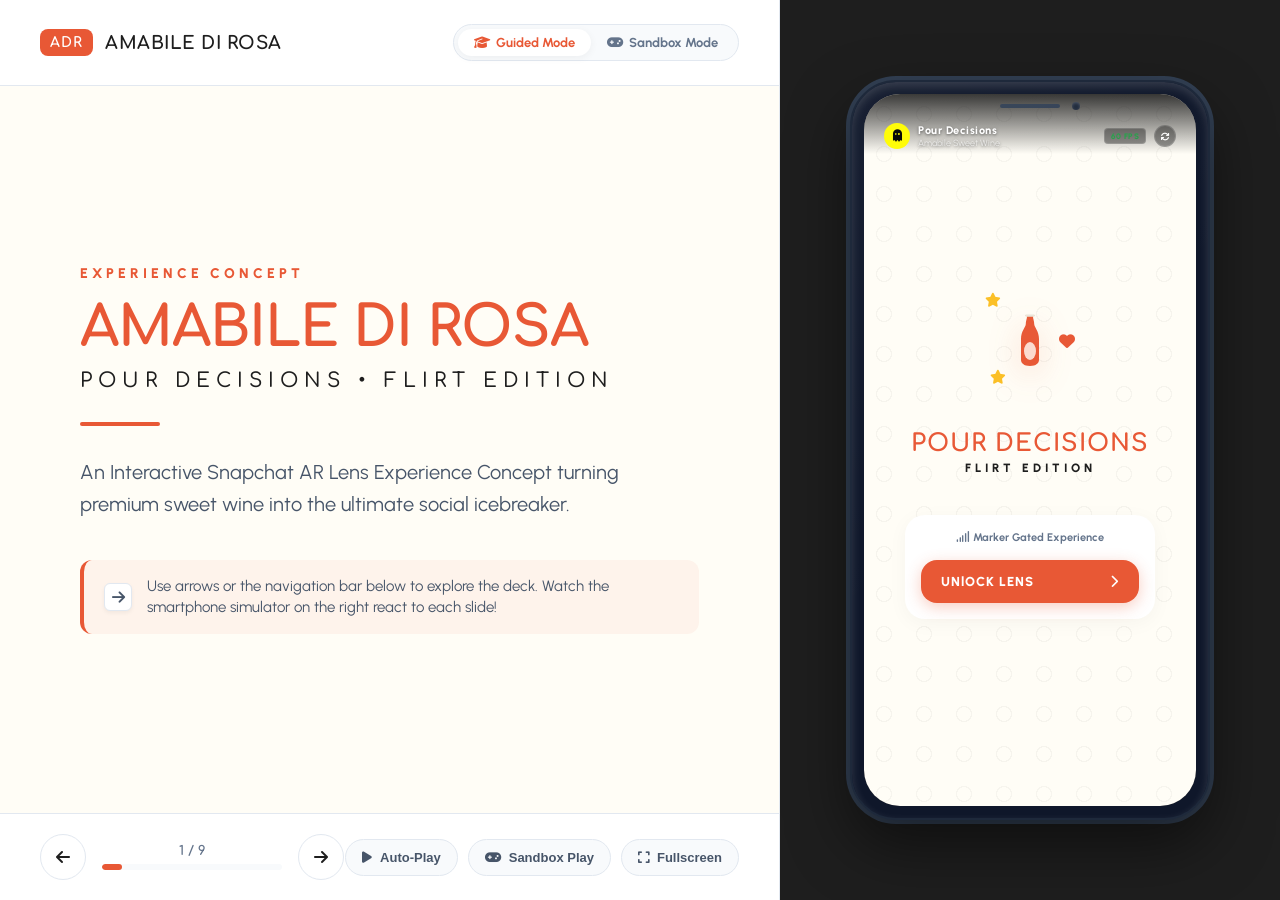
==== index.html @ 905a0fc1 "feat: initial commit of Amabile di Rosa interactive pitch deck and simulator" ====
<!DOCTYPE html>
<html lang="en">
<head>
    <meta charset="UTF-8">
    <meta name="viewport" content="width=device-width, initial-scale=1.0">
    <meta name="description" content="Pour Decisions by Amabile di Rosa - A premium interactive Snapchat AR Lens Pitch Deck and live simulator. Experience retail-to-digital Marker-based bottle scanning, physics-based bottle spinning, cards drawing, and real-time jury evaluation.">
    <meta name="author" content="Amabile di Rosa">
    <title>Pour Decisions - Snapchat AR Pitch Deck & Live Simulator</title>
    <!-- Preconnect for fonts -->
    <link rel="preconnect" href="https://fonts.googleapis.com">
    <link rel="preconnect" href="https://fonts.gstatic.com" crossorigin>
    <link href="https://fonts.googleapis.com/css2?family=Urbanist:wght@300;400;500;600;700;800&family=Comfortaa:wght@400;500;700&display=swap" rel="stylesheet">
    <!-- Font Awesome -->
    <link rel="stylesheet" href="https://cdnjs.cloudflare.com/ajax/libs/font-awesome/6.5.1/css/all.min.css">
    <!-- Custom styling -->
    <link rel="stylesheet" href="style.css">
</head>
<body>
    <!-- Accessibility Announcement Region -->
    <div id="sr-announcement" class="sr-only" aria-live="polite"></div>

    <!-- Main Deck Grid Container -->
    <main class="deck-grid" id="main-deck">
        
        <!-- LEFT PANEL: Slide Presentation -->
        <section class="presentation-panel" aria-label="Pitch Deck Slides" id="presentation-panel">
            <header class="deck-header">
                <div class="logo-area">
                    <span class="brand-badge">ADR</span>
                    <span class="brand-text">AMABILE DI ROSA</span>
                </div>
                <div class="mode-indicator">
                    <span class="mode-badge active" id="guided-badge">
                        <i class="fa-solid fa-graduation-cap"></i> Guided Mode
                    </span>
                    <span class="mode-badge" id="sandbox-badge">
                        <i class="fa-solid fa-gamepad"></i> Sandbox Mode
                    </span>
                </div>
            </header>

            <!-- Slides Container -->
            <div class="slides-container" id="slides-viewport">
                
                <!-- SLIDE 0: TITLE -->
                <article class="slide active-slide" id="slide-0" data-scene="intro">
                    <div class="slide-content centered-content">
                        <span class="slide-tag">Experience Concept</span>
                        <h1 class="slide-main-title">AMABILE DI ROSA</h1>
                        <p class="subtitle">POUR DECISIONS • FLIRT EDITION</p>
                        <div class="accent-line"></div>
                        <p class="slide-desc">An Interactive Snapchat AR Lens Experience Concept turning premium sweet wine into the ultimate social icebreaker.</p>
                        <div class="tutorial-tip">
                            <span class="key-cap"><i class="fa-solid fa-arrow-right"></i></span>
                            <span>Use arrows or the navigation bar below to explore the deck. Watch the smartphone simulator on the right react to each slide!</span>
                        </div>
                    </div>
                </article>

                <!-- SLIDE 1: CORE VISION -->
                <article class="slide" id="slide-1" data-scene="scan">
                    <div class="slide-content">
                        <h2 class="slide-title">The Core Vision</h2>
                        <div class="intro-box">
                            <p class="vision-quote">
                                "An immersive retail-to-digital gateway that turns a bottle of Amabile di Rosa sweet wine into a vibrant party companion through Snapchat marker tracking."
                            </p>
                        </div>
                        <div class="vision-pillars">
                            <div class="pillar-card">
                                <div class="pillar-icon"><i class="fa-solid fa-qrcode"></i></div>
                                <h4>Instant Engagement</h4>
                                <p>Customers transition from a physical bottle in-store or at a table directly into the digital game lobby.</p>
                            </div>
                            <div class="pillar-card">
                                <div class="pillar-icon"><i class="fa-solid fa-glass-cheers"></i></div>
                                <h4>Social Gamification</h4>
                                <p>Drives peer-to-peer laughter and sharing, framing Amabile di Rosa as the central catalyst of the night.</p>
                            </div>
                        </div>
                    </div>
                </article>

                <!-- SLIDE 2: SCAN & UNLOCK -->
                <article class="slide" id="slide-2" data-scene="scan">
                    <div class="slide-content">
                        <h2 class="slide-title">Phase 1: Scan & Unlock</h2>
                        <div class="slide-body two-column">
                            <div class="slide-text">
                                <h3 class="section-subtitle">Marker-Based Gating</h3>
                                <p>The AR lens gameplay loop triggers immediately upon camera detection of either:</p>
                                <ul class="bullet-list">
                                    <li>
                                        <i class="fa-solid fa-wine-bottle"></i>
                                        <div>
                                            <strong>Physical Amabile di Rosa Wine Bottle</strong>
                                            <span>Image target recognition mapped to the elegant bottle neck or front label contours.</span>
                                        </div>
                                    </li>
                                    <li>
                                        <i class="fa-solid fa-bookmark"></i>
                                        <div>
                                            <strong>Distinctive Brand Logo Print Asset</strong>
                                            <span>High-contrast logo marker printed on coasters, retail stands, or digital screens.</span>
                                        </div>
                                    </li>
                                </ul>
                                <div class="commercial-note">
                                    <i class="fa-solid fa-lightbulb"></i>
                                    <p>Drives active product interaction directly at point of sale, retail shelves, and dinner tables.</p>
                                </div>
                            </div>
                            <div class="slide-mockup-ref">
                                <div class="mockup-indicator">
                                    <span class="file-name">Snap Game ADR-_Invite Page.jpg</span>
                                    <span class="mockup-caption">Visualizing the scanner's circular targeting reticle locking onto the bottle label. Try scanning inside the simulator!</span>
                                </div>
                            </div>
                        </div>
                    </div>
                </article>

                <!-- SLIDE 3: SETUP LOBBY -->
                <article class="slide" id="slide-3" data-scene="lobby">
                    <div class="slide-content">
                        <h2 class="slide-title">Phase 2: Game Setup Lobby</h2>
                        <div class="slide-body two-column">
                            <div class="slide-text">
                                <h3 class="section-subtitle">Onboarding the Squad</h3>
                                <p>Once unlocked, the host accesses a highly stylized interface to build their local session quickly.</p>
                                <ul class="bullet-list">
                                    <li>
                                        <i class="fa-solid fa-users"></i>
                                        <div>
                                            <strong>2 to 4 Players Max</strong>
                                            <span>Specifically optimized for compact, high-engagement social groups around a table.</span>
                                        </div>
                                    </li>
                                    <li>
                                        <i class="fa-solid fa-user-check"></i>
                                        <div>
                                            <strong>Clean, Fluid Fields</strong>
                                            <span>Minimalist input fields and color cards matching the brand design system.</span>
                                        </div>
                                    </li>
                                </ul>
                                <div class="simulator-call">
                                    <p><i class="fa-solid fa-arrow-pointer"></i> <strong>Interactive Demo:</strong> Type player names in the simulator to see them join the lobby list!</p>
                                </div>
                            </div>
                            <div class="slide-mockup-ref">
                                <div class="mockup-indicator">
                                    <span class="file-name">Snap Game ADR-_Players .jpg</span>
                                    <span class="mockup-caption">Onboarding interface showcasing modular player cards and warm avatar selectors.</span>
                                </div>
                            </div>
                        </div>
                    </div>
                </article>

                <!-- SLIDE 4: TAP TO SPIN -->
                <article class="slide" id="slide-4" data-scene="spinner">
                    <div class="slide-content">
                        <h2 class="slide-title">Phase 3: Tap to Spin</h2>
                        <div class="slide-body two-column">
                            <div class="slide-text">
                                <h3 class="section-subtitle">The Deciding Factor</h3>
                                <p>The host triggers the main game loop screen. An isolated product bottle stands centered among multi-directional player markers.</p>
                                <ul class="bullet-list">
                                    <li>
                                        <i class="fa-solid fa-rotate"></i>
                                        <div>
                                            <strong>Interactive Tap-to-Spin</strong>
                                            <span>Physics-based angular momentum deceleration determines the active turn target.</span>
                                        </div>
                                    </li>
                                    <li>
                                        <i class="fa-solid fa-crosshairs"></i>
                                        <div>
                                            <strong>Target Selection</strong>
                                            <span>Whomever the bottle neck points to must face the deck!</span>
                                        </div>
                                    </li>
                                </ul>
                                <div class="simulator-call">
                                    <p><i class="fa-solid fa-arrow-rotate-right"></i> <strong>Interactive Demo:</strong> Tap the bottle in the simulated phone to spin it with real-time deceleration physics!</p>
                                </div>
                            </div>
                            <div class="slide-mockup-ref">
                                <div class="mockup-indicator">
                                    <span class="file-name">Snap Game ADR-_Spinner.jpg</span>
                                    <span class="mockup-caption">Visualizes the bottle rotating centered inside player sectors with custom particle arcs.</span>
                                </div>
                            </div>
                        </div>
                    </div>
                </article>

                <!-- SLIDE 5: PROMPTS & CATEGORIES -->
                <article class="slide" id="slide-5" data-scene="cards">
                    <div class="slide-content">
                        <h2 class="slide-title">Phase 4: Prompts & Categories</h2>
                        <div class="slide-body">
                            <p class="slide-intro-text">The Lens engine queries a prompt matrix separated into three context-appropriate card categories designed to break the ice:</p>
                            <div class="tiled-content">
                                <div class="tile tile-dare">
                                    <div class="tile-header">
                                        <div class="tile-icon"><i class="fa-solid fa-hand-holding-heart"></i></div>
                                        <h3>DARE</h3>
                                    </div>
                                    <p>Action-oriented physical prompts to break comfort boundaries and build close team chemistry.</p>
                                    <span class="category-meta">Comfortaa Blue Style</span>
                                </div>
                                <div class="tile tile-spill">
                                    <div class="tile-header">
                                        <div class="tile-icon"><i class="fa-solid fa-comment-dots"></i></div>
                                        <h3>SPILL</h3>
                                    </div>
                                    <p>Confession-based truth prompts unlocking deep, humorous secrets and conversational depth.</p>
                                    <span class="category-meta">Comfortaa Green Style</span>
                                </div>
                                <div class="tile tile-sip">
                                    <div class="tile-header">
                                        <div class="tile-icon"><i class="fa-solid fa-glass-cheers"></i></div>
                                        <h3>SIP</h3>
                                    </div>
                                    <p>Immediate, light-hearted group dynamic rules and playful penalties targeting all participants.</p>
                                    <span class="category-meta">Comfortaa Red Style</span>
                                </div>
                            </div>
                            <div class="simulator-call card-footer-call">
                                <p><i class="fa-solid fa-sparkles"></i> <strong>Interactive Demo:</strong> Tap any category card on the simulator to draw a prompt and see it flip in 3D!</p>
                            </div>
                        </div>
                    </div>
                </article>

                <!-- SLIDE 6: PEER VERDICT -->
                <article class="slide" id="slide-6" data-scene="verdict">
                    <div class="slide-content">
                        <h2 class="slide-title">Phase 5: The Peer Verdict</h2>
                        <div class="slide-body two-column">
                            <div class="slide-text">
                                <h3 class="section-subtitle">Social Evaluation System</h3>
                                <p>To eliminate passive observation, all non-active session members form an immediate interactive jury panel:</p>
                                <ul class="bullet-list">
                                    <li>
                                        <i class="fa-solid fa-circle-check" style="color: var(--brand-green);"></i>
                                        <div>
                                            <strong>Legit (Green Option)</strong>
                                            <span>Validates honesty, successful dare execution, or courageous disclosure.</span>
                                        </div>
                                    </li>
                                    <li>
                                        <i class="fa-solid fa-gavel" style="color: var(--brand-red);"></i>
                                        <div>
                                            <strong>Cap !!! (Red Option)</strong>
                                            <span>Punishes avoidance, fake confessions, or clear task dodging.</span>
                                        </div>
                                    </li>
                                </ul>
                                <div class="commercial-note">
                                    <i class="fa-solid fa-people-group"></i>
                                    <p>Forces constant active participation, turning the AR lens from a solo trick into a shared group theater.</p>
                                </div>
                            </div>
                            <div class="slide-mockup-ref">
                                <div class="mockup-indicator">
                                    <span class="file-name">Snap Game ADR-_User-Profile.jpg</span>
                                    <span class="mockup-caption">Jury feedback sliders showing real-time truth indices and total Legit/Cap ratios for each player.</span>
                                </div>
                            </div>
                        </div>
                    </div>
                </article>

                <!-- SLIDE 7: STAKES & REWARDS -->
                <article class="slide" id="slide-7" data-scene="ending">
                    <div class="slide-content">
                        <h2 class="slide-title">Phase 6: Stakes & Rewards</h2>
                        <div class="slide-body two-column">
                            <div class="slide-text">
                                <h3 class="section-subtitle">Real-World Commerce Integration</h3>
                                <p>The Lens engine calculates absolute totals at session close, establishing distinct real-world stakes that link back to the brand:</p>
                                <ul class="bullet-list">
                                    <li>
                                        <i class="fa-solid fa-trophy" style="color: gold;"></i>
                                        <div>
                                            <strong>The Winner</strong>
                                            <span>The player who holds the highest collective "Legit" metric and successfully completed prompts.</span>
                                        </div>
                                    </li>
                                    <li>
                                        <i class="fa-solid fa-skull-crossbones"></i>
                                        <div>
                                            <strong>The Loser (Sponsor Gateway)</strong>
                                            <span>Officially branded to <em>"Owe the Winner a Bottle of Amabile Sweet Wine."</em></span>
                                        </div>
                                    </li>
                                </ul>
                                <div class="commercial-note" style="border-left-color: var(--brand-blue);">
                                    <i class="fa-solid fa-cart-shopping" style="color: var(--brand-blue);"></i>
                                    <p>An integrated call-to-action button links straight to retail partners or fast delivery apps to fulfill the bottle pledge!</p>
                                </div>
                            </div>
                            <div class="slide-mockup-ref">
                                <div class="mockup-indicator">
                                    <span class="file-name">Snap ADR-_Winner.jpg & _Remaining Loser.jpg</span>
                                    <span class="mockup-caption">Dynamic celebration overlay with immediate order links and quick sharing filters for Snapchat.</span>
                                </div>
                            </div>
                        </div>
                    </div>
                </article>

                <!-- SLIDE 8: TECHNICAL ARCHITECTURE -->
                <article class="slide" id="slide-8" data-scene="specs">
                    <div class="slide-content">
                        <h2 class="slide-title">Technical Implementation</h2>
                        <div class="slide-body">
                            <h3 class="section-subtitle" style="text-align: center; margin-bottom: 25px;">Lens Studio Structural Setup Roadmap</h3>
                            <div class="tech-grid">
                                <div class="tech-card">
                                    <div class="tech-icon"><i class="fa-solid fa-expand"></i></div>
                                    <h4>Tracking Modules</h4>
                                    <p>Marker tracking pipeline set to profile target bottle topology / high-contrast graphic logo contours. Dynamic camera anchoring keeps 3D overlays locked even in moving environments.</p>
                                    <span class="tech-badge">Lens Studio Marker Tracker</span>
                                </div>
                                <div class="tech-card">
                                    <div class="tech-icon"><i class="fa-solid fa-cubes"></i></div>
                                    <h4>State Architecture</h4>
                                    <p>JavaScript array logic structuring randomized card retrieval, profile balance tracking, and view state swaps. Keeps network usage local and execution lag at near zero.</p>
                                    <span class="tech-badge">Lens Studio Javascript ES6</span>
                                </div>
                                <div class="tech-card">
                                    <div class="tech-icon"><i class="fa-solid fa-wave-square"></i></div>
                                    <h4>AR Physics Engine</h4>
                                    <p>Rotational physics model using angular drag coefficients to simulate high-fidelity bottle spins, ensuring results feel satisfyingly analog and unscripted.</p>
                                    <span class="tech-badge">Physics & Transform Math</span>
                                </div>
                                <div class="tech-card">
                                    <div class="tech-icon"><i class="fa-solid fa-volume-high"></i></div>
                                    <h4>Interactive Audio</h4>
                                    <p>Built-in sound controller with dynamic pitch shifts mapping bottle spin velocity. Real-time synthesized feedback enhances overall immersive engagement.</p>
                                    <span class="tech-badge">Audio Component System</span>
                                </div>
                            </div>
                        </div>
                    </div>
                </article>

            </div>

            <!-- Slideshow Controls Footer -->
            <footer class="deck-footer">
                <nav class="navigation-controls" aria-label="Deck Controls">
                    <button class="nav-btn prev-btn" id="prev-slide-btn" title="Previous Slide (Left Arrow)">
                        <i class="fa-solid fa-arrow-left"></i>
                    </button>
                    
                    <div class="progress-bar-container">
                        <span class="slide-counter-text" id="slide-counter">1 / 9</span>
                        <div class="progress-track">
                            <div class="progress-fill" id="slide-progress" style="width: 11.11%;"></div>
                        </div>
                    </div>

                    <button class="nav-btn next-btn" id="next-slide-btn" title="Next Slide (Right Arrow/Spacebar)">
                        <i class="fa-solid fa-arrow-right"></i>
                    </button>
                </nav>
                
                <div class="extra-controls">
                    <button class="control-action-btn" id="play-presentation-btn" title="Auto-advance slides">
                        <i class="fa-solid fa-play"></i> Auto-Play
                    </button>
                    <button class="control-action-btn" id="toggle-sandbox-btn" title="Toggle sandbox play mode">
                        <i class="fa-solid fa-gamepad"></i> Sandbox Play
                    </button>
                    <button class="control-action-btn" id="toggle-fullscreen-btn" title="Toggle Fullscreen">
                        <i class="fa-solid fa-expand"></i> Fullscreen
                    </button>
                </div>
            </footer>
        </section>

        <!-- RIGHT PANEL: Smartphone Simulator -->
        <section class="simulator-panel" aria-label="Live Snapchat AR Simulator" id="simulator-panel">
            <div class="phone-frame">
                <!-- Phone Bezel Details -->
                <div class="phone-screen-glare"></div>
                <div class="phone-earpiece"></div>
                <div class="phone-camera-lens"></div>
                
                <!-- Phone Content Area -->
                <div class="phone-screen" id="phone-screen">
                    
                    <!-- Snapchat Overlay UI (Persistent) -->
                    <div class="snap-header">
                        <div class="snap-user-info">
                            <div class="snap-avatar"><i class="fa-solid fa-ghost"></i></div>
                            <div class="snap-meta">
                                <span class="snap-story-title">Pour Decisions</span>
                                <span class="snap-story-sub">Amabile Sweet Wine</span>
                            </div>
                        </div>
                        <div class="snap-utility">
                            <span class="snap-fps">60 FPS</span>
                            <button class="snap-close-btn" id="simulator-reset-btn" title="Restart Simulator">
                                <i class="fa-solid fa-arrows-rotate"></i>
                            </button>
                        </div>
                    </div>

                    <!-- SIMULATOR VIEWPORTS (DYNAMICALLY SHOWN BY STATE) -->
                    <div class="simulator-view-container" id="view-container">

                        <!-- SCENE 0: INTRO / TITLE STATE -->
                        <div class="sim-view active-view" id="view-intro" data-view="intro">
                            <div class="brand-background-pattern"></div>
                            <div class="intro-welcome-card">
                                <div class="wine-sparkle-logo">
                                    <svg viewBox="0 0 100 100" class="wine-bottle-svg" width="60" height="120">
                                        <path d="M40,5 C40,5 45,5 45,8 C45,11 43,15 43,20 C43,25 35,32 35,45 L35,80 C35,85 40,90 50,90 C60,90 65,85 65,80 L65,45 C65,32 57,25 57,20 C57,15 55,11 55,8 C55,5 60,5 60,5" fill="#E85835"/>
                                        <rect x="42" y="4" width="16" height="4" rx="2" fill="#EAE5D9" />
                                        <ellipse cx="50" cy="65" rx="10" ry="15" fill="#FFFDF6" opacity="0.8"/>
                                    </svg>
                                    <div class="glow-sparkle sp-1"><i class="fa-solid fa-star"></i></div>
                                    <div class="glow-sparkle sp-2"><i class="fa-solid fa-heart"></i></div>
                                    <div class="glow-sparkle sp-3"><i class="fa-solid fa-star"></i></div>
                                </div>
                                <h3 class="sim-brand-title">POUR DECISIONS</h3>
                                <p class="sim-edition-tag">FLIRT EDITION</p>
                                
                                <div class="session-card">
                                    <p class="sessions-indicator"><i class="fa-solid fa-signal"></i> Marker Gated Experience</p>
                                    <button class="primary-sim-btn" id="start-scanning-btn">
                                        <span>UNlOCK LENS</span>
                                        <i class="fa-solid fa-chevron-right"></i>
                                    </button>
                                </div>
                            </div>
                        </div>

                        <!-- SCENE 1: SCANNING FEED -->
                        <div class="sim-view" id="view-scan" data-view="scan">
                            <!-- Simulated Camera Feed -->
                            <div class="camera-feed-simulator">
                                <video id="webcam-stream" class="webcam-feed" playsinline muted autoplay></video>
                                <div class="animated-camera-background" id="dummy-camera-feed">
                                    <div class="bokeh-orb bo-1"></div>
                                    <div class="bokeh-orb bo-2"></div>
                                    <div class="bokeh-orb bo-3"></div>
                                </div>
                                
                                <div class="scanner-ui-overlay">
                                    <div class="scan-frame-corners"></div>
                                    <!-- Scan target overlay -->
                                    <div class="target-marker-box" id="target-scanner-reticle">
                                        <div class="marker-reticle-ring"></div>
                                        <div class="target-brand-label">
                                            <div class="label-logo-svg">
                                                <i class="fa-solid fa-wine-bottle"></i>
                                            </div>
                                            <span>ALIGN BOTTLE OR BRAND LOGO</span>
                                        </div>
                                    </div>
                                    
                                    <!-- Scanning Prompt -->
                                    <div class="scan-status-panel">
                                        <p class="scan-status-text" id="scan-hint-text">Point camera at the Amabile di Rosa bottle</p>
                                        <div class="scanner-progress-bar">
                                            <div class="scanner-progress-fill" id="scan-progress-bar" style="width: 0%;"></div>
                                        </div>
                                        <!-- Test simulation unlock trigger -->
                                        <button class="manual-scan-trigger" id="mock-scan-success-btn">
                                            <i class="fa-solid fa-bolt"></i> Simulate Label Scan Match
                                        </button>
                                    </div>
                                </div>
                            </div>
                        </div>

                        <!-- SCENE 2: SETUP LOBBY -->
                        <div class="sim-view" id="view-lobby" data-view="lobby">
                            <div class="lobby-screen-content">
                                <div class="view-header">
                                    <span class="step-num">02</span>
                                    <h4>SETUP PLAYERS</h4>
                                    <p class="step-desc">Onboard the crew (2 - 4 players max)</p>
                                </div>

                                <div class="lobby-interactive-area">
                                    <!-- Player Add Panel -->
                                    <form class="player-input-form" id="player-onboard-form" onsubmit="event.preventDefault();">
                                        <div class="input-wrapper">
                                            <input type="text" id="player-name-input" placeholder="Enter player name..." maxlength="12" autocomplete="off" aria-label="Player Name">
                                            <button type="submit" class="add-player-btn" id="add-player-submit" aria-label="Add Player">
                                                <i class="fa-solid fa-user-plus"></i>
                                            </button>
                                        </div>
                                    </form>

                                    <!-- Added Players List -->
                                    <div class="players-lobby-list" id="lobby-players-list">
                                        <!-- Dynamically generated player rows -->
                                    </div>
                                </div>

                                <div class="lobby-footer">
                                    <button class="primary-sim-btn locked-btn" id="lobby-start-game-btn" disabled>
                                        <span>START THE GAME (0/2)</span>
                                        <i class="fa-solid fa-play"></i>
                                    </button>
                                    <p class="players-limit-hint">Minimum 2, Maximum 4 players required</p>
                                </div>
                            </div>
                        </div>

                        <!-- SCENE 3: SPINNER -->
                        <div class="sim-view" id="view-spinner" data-view="spinner">
                            <div class="spinner-screen-content">
                                <div class="spinner-header">
                                    <span class="active-turn-title" id="spinner-status-title">TAP BOTTLE TO SPIN</span>
                                    <div class="active-players-mini-bar" id="spinner-players-bar">
                                        <!-- Mini profile avatars of active players -->
                                    </div>
                                </div>

                                <!-- The main interactive spinner zone -->
                                <div class="spin-wheel-container">
                                    <!-- Sector Markers Background -->
                                    <div class="wheel-sectors" id="wheel-sectors-container">
                                        <!-- Sector cards populated dynamically -->
                                    </div>
                                    
                                    <!-- Rotational Bottle Element -->
                                    <div class="interactive-spin-bottle" id="physics-bottle">
                                        <div class="bottle-glow-effect"></div>
                                        <svg viewBox="0 0 100 300" class="svg-bottle-model" width="80" height="240">
                                            <!-- High-fidelity SVG of Amabile bottle -->
                                            <defs>
                                                <linearGradient id="bottle-grad" x1="0%" y1="0%" x2="100%" y2="0%">
                                                    <stop offset="0%" stop-color="#7A180E" />
                                                    <stop offset="35%" stop-color="#E85835" />
                                                    <stop offset="70%" stop-color="#B2281A" />
                                                    <stop offset="100%" stop-color="#540C05" />
                                                </linearGradient>
                                                <linearGradient id="foil-grad" x1="0%" y1="0%" x2="100%" y2="0%">
                                                    <stop offset="0%" stop-color="#CA9E5A" />
                                                    <stop offset="50%" stop-color="#FFF3C4" />
                                                    <stop offset="100%" stop-color="#9C7235" />
                                                </linearGradient>
                                                <linearGradient id="label-grad" x1="0%" y1="0%" x2="100%" y2="0%">
                                                    <stop offset="0%" stop-color="#FFFDF6" />
                                                    <stop offset="100%" stop-color="#EAE5D9" />
                                                </linearGradient>
                                            </defs>
                                            <!-- Bottle Body -->
                                            <path d="M35,90 C35,60 42,45 42,15 L58,15 C58,45 65,60 65,90 L65,240 C65,260 60,280 50,280 C40,280 35,260 35,240 Z" fill="url(#bottle-grad)"/>
                                            <!-- Foil Neck -->
                                            <path d="M42,15 L58,15 L58,40 L42,40 Z" fill="url(#foil-grad)" />
                                            <rect x="41" y="10" width="18" height="5" rx="1.5" fill="url(#foil-grad)" />
                                            <!-- Brand Label -->
                                            <rect x="37" y="110" width="26" height="80" rx="3" fill="url(#label-grad)" />
                                            <!-- Small Label Details -->
                                            <path d="M42,120 L58,120" stroke="#E85835" stroke-width="1.5" />
                                            <circle cx="50" cy="135" r="4" fill="#E85835" />
                                            <path d="M43,150 L57,150" stroke="#1E1E1E" stroke-width="1" />
                                            <path d="M45,160 L55,160" stroke="#1E1E1E" stroke-width="1" />
                                            <path d="M40,175 L60,175" stroke="#E85835" stroke-width="1" />
                                        </svg>
                                        <!-- Pointer Indicator on the neck -->
                                        <div class="bottle-pointer-nozzle"></div>
                                    </div>
                                    
                                    <!-- Interactive Center Tap -->
                                    <button class="spin-center-hub" id="trigger-spin-btn" aria-label="Spin bottle">
                                        <span>SPIN</span>
                                    </button>
                                </div>

                                <div class="spinner-footer">
                                    <div class="turn-indicator-avatar" id="turn-active-avatar">
                                        <i class="fa-solid fa-wine-glass-empty"></i>
                                    </div>
                                    <div class="turn-desc">
                                        <p class="turn-meta">ACTIVE PICK</p>
                                        <h5 class="turn-name-holder" id="selected-target-player">No Player Picked</h5>
                                    </div>
                                </div>
                            </div>
                        </div>

                        <!-- SCENE 4: PROMPTS & CATEGORIES -->
                        <div class="sim-view" id="view-cards" data-view="cards">
                            <div class="cards-screen-content">
                                <div class="cards-view-header">
                                    <div class="target-profile-header">
                                        <div class="sim-profile-bubble" id="card-active-avatar">P1</div>
                                        <div>
                                            <h5 id="card-active-name">Player Name</h5>
                                            <p>Draw your challenge card!</p>
                                        </div>
                                    </div>
                                </div>

                                <!-- Card Pile/Draw Zone -->
                                <div class="deck-draw-zone">
                                    
                                    <!-- 3D Perspective Card Container -->
                                    <div class="card-3d-wrapper" id="prompt-card-wrapper">
                                        <!-- CARD FRONT (Dynamic Content) -->
                                        <div class="card-face card-front" id="active-drawn-card-front">
                                            <div class="card-category-strip" id="card-strip-bg">
                                                <i class="fa-solid fa-star" id="card-strip-icon"></i>
                                                <span id="card-strip-label">DARE</span>
                                            </div>
                                            <div class="card-body-content">
                                                <p class="card-prompt-text" id="drawn-prompt-content">Tap a deck below to query the card deck and draw your prompt.</p>
                                            </div>
                                            <div class="card-branding-tag">
                                                <span>POUR DECISIONS</span>
                                                <i class="fa-solid fa-circle"></i>
                                                <span>AMABILE</span>
                                            </div>
                                        </div>
                                        
                                        <!-- CARD BACK (The Default Pile Cover) -->
                                        <div class="card-face card-back" id="active-drawn-card-back">
                                            <div class="card-back-pattern"></div>
                                            <div class="card-back-branding">
                                                <div class="logo-circle">
                                                    <i class="fa-solid fa-wine-glass"></i>
                                                </div>
                                                <h4>POUR DECISIONS</h4>
                                                <span>Draw a card</span>
                                            </div>
                                        </div>
                                    </div>
                                </div>

                                <!-- Dynamic Deck Category Selector Buttons -->
                                <div class="categories-selection-footer">
                                    <button class="cat-selector-btn dare-color" data-category="DARE">
                                        <i class="fa-solid fa-hand-holding-heart"></i>
                                        <span>DARE</span>
                                    </button>
                                    <button class="cat-selector-btn spill-color" data-category="SPILL">
                                        <i class="fa-solid fa-comment-dots"></i>
                                        <span>SPILL</span>
                                    </button>
                                    <button class="cat-selector-btn sip-color" data-category="SIP">
                                        <i class="fa-solid fa-glass-cheers"></i>
                                        <span>SIP</span>
                                    </button>
                                </div>
                            </div>
                        </div>

                        <!-- SCENE 5: PEER VERDICT -->
                        <div class="sim-view" id="view-verdict" data-view="verdict">
                            <div class="verdict-screen-content">
                                <div class="verdict-header">
                                    <h4>PEER VERDICT</h4>
                                    <p class="verdict-desc-meta">The Jury is deciding the truth value...</p>
                                </div>

                                <div class="verdict-prompt-summary">
                                    <div class="verdict-player-summary-tag">
                                        <div class="mini-bubble" id="verdict-player-avatar">P1</div>
                                        <span id="verdict-player-name">Player Name</span>
                                    </div>
                                    <!-- Prompt Text Block -->
                                    <div class="prompt-text-block">
                                        <p id="verdict-active-prompt-display">Prompt details show here...</p>
                                    </div>
                                </div>

                                <!-- Jury Voting Dashboard -->
                                <div class="jury-control-panel">
                                    <p class="jury-cta-label">Jury: Cast your vote!</p>
                                    
                                    <div class="verdict-actions-grid">
                                        <button class="verdict-btn legit-btn" id="jury-legit-btn">
                                            <div class="verdict-btn-ripple"></div>
                                            <i class="fa-solid fa-circle-check"></i>
                                            <span>LEGIT</span>
                                            <small>TaskList Done</small>
                                        </button>
                                        <button class="verdict-btn cap-btn" id="jury-cap-btn">
                                            <div class="verdict-btn-ripple"></div>
                                            <i class="fa-solid fa-gavel"></i>
                                            <span>CAP !!!</span>
                                            <small>Penalty Sip</small>
                                        </button>
                                    </div>
                                </div>

                                <div class="verdict-footer">
                                    <div class="jury-score-metrics">
                                        <div class="jury-metric-label">
                                            <span>Current Verdict Bias</span>
                                            <span id="jury-percentage">50% Legit</span>
                                        </div>
                                        <div class="jury-progress-track">
                                            <div class="jury-progress-fill-legit" id="jury-bar-legit" style="width: 50%;"></div>
                                        </div>
                                    </div>
                                </div>
                            </div>
                        </div>

                        <!-- SCENE 6: ENDING / CELEBRATION -->
                        <div class="sim-view" id="view-ending" data-view="ending">
                            <canvas class="confetti-canvas" id="ending-confetti-canvas"></canvas>
                            <div class="ending-screen-content">
                                <div class="ending-header">
                                    <div class="trophy-sparkle">
                                        <i class="fa-solid fa-trophy"></i>
                                    </div>
                                    <h4>SESSION CLOSE</h4>
                                    <p>Pour Decisions Ledger</p>
                                </div>

                                <!-- Outcome Cards Side by Side -->
                                <div class="ending-results-box">
                                    <!-- Winner Card -->
                                    <div class="outcome-card winner-card">
                                        <div class="card-glow"></div>
                                        <div class="crown-icon"><i class="fa-solid fa-crown"></i></div>
                                        <span class="outcome-label">THE WINNER</span>
                                        <div class="outcome-avatar" id="winner-avatar">W</div>
                                        <h5 class="outcome-name" id="winner-name-text">Honorable</h5>
                                        <p class="outcome-score" id="winner-score-text">100% Legit</p>
                                    </div>

                                    <!-- Loser Card -->
                                    <div class="outcome-card loser-card">
                                        <span class="outcome-label">THE LOSER</span>
                                        <div class="outcome-avatar" id="loser-avatar">L</div>
                                        <h5 class="outcome-name" id="loser-name-text">Cap Master</h5>
                                        <p class="outcome-score" id="loser-score-text">0% Legit</p>
                                        <span class="loser-penalty-desc">Owes a bottle of Amabile di Rosa</span>
                                    </div>
                                </div>

                                <!-- Purchase Integration CTA -->
                                <div class="commercial-cta-box">
                                    <p class="cta-message">Loser: Settle the score!</p>
                                    <button class="primary-sim-btn purchase-btn" id="sim-commerce-btn">
                                        <i class="fa-solid fa-cart-shopping"></i>
                                        <span>BUY WINNER A BOTTLE</span>
                                    </button>
                                </div>

                                <div class="ending-restart-footer">
                                    <button class="restart-game-btn" id="game-restart-final-btn">
                                        <i class="fa-solid fa-rotate-left"></i> Start New Game
                                    </button>
                                </div>
                            </div>
                        </div>

                        <!-- SCENE 7: SPECS/SANDBOX STATE -->
                        <div class="sim-view" id="view-specs" data-view="specs">
                            <div class="specs-screen-content">
                                <div class="view-header">
                                    <span class="step-num">08</span>
                                    <h4>SANDBOX STATUS</h4>
                                    <p class="step-desc">Interactive Tech Spec Engine</p>
                                </div>

                                <div class="sandbox-stats-list">
                                    <div class="spec-stat-item">
                                        <span class="stat-lbl">Active Mode</span>
                                        <span class="stat-val" id="spec-active-mode">Guided Presentation</span>
                                    </div>
                                    <div class="spec-stat-item">
                                        <span class="stat-lbl">Active Players</span>
                                        <span class="stat-val" id="spec-players-count">0 Players</span>
                                    </div>
                                    <div class="spec-stat-item">
                                        <span class="stat-lbl">Total Spins</span>
                                        <span class="stat-val" id="spec-spins-count">0 Spins</span>
                                    </div>
                                    <div class="spec-stat-item">
                                        <span class="stat-lbl">Total Cards Drawn</span>
                                        <span class="stat-val" id="spec-draws-count">0 Draws</span>
                                    </div>
                                    <div class="spec-stat-item">
                                        <span class="stat-lbl">Audio Core</span>
                                        <span class="stat-val text-green"><i class="fa-solid fa-check"></i> Web Audio Synced</span>
                                    </div>
                                </div>

                                <div class="specs-action-bar">
                                    <button class="primary-sim-btn" id="sandbox-play-now-btn">
                                        <i class="fa-solid fa-gamepad"></i>
                                        <span>PLAY LENS SANDBOX</span>
                                    </button>
                                </div>
                            </div>
                        </div>

                    </div>
                </div>
            </div>
        </section>

    </main>
    
    <!-- Script loaders -->
    <script src="app.js"></script>
</body>
</html>
---- style.css ----
/* ==========================================================================
   AMABILE DI ROSA - POUR DECISIONS: DESIGN SYSTEM & CSS STYLESHEET
   ========================================================================== */

/* 1. CORE TOKENS & RESET */
:root {
    /* Brand Palette */
    --brand-red: #E85835;
    --brand-red-rgb: 232, 88, 53;
    --brand-cream: #FFFDF6;
    --brand-dark: #1E1E1E;
    --brand-dark-rgb: 30, 30, 30;
    --brand-green: #24A148;
    --brand-green-rgb: 36, 161, 72;
    --brand-blue: #4A6B82;
    --brand-blue-rgb: 74, 107, 130;
    
    /* Neutrals */
    --text-primary: #1E293B;
    --text-secondary: #475569;
    --text-muted: #64748B;
    --bg-slate: #F8FAFC;
    --border-color: #E2E8F0;
    --glass-bg: rgba(255, 255, 255, 0.7);
    --glass-border: rgba(255, 255, 255, 0.4);
    
    /* Typography */
    --font-title: 'Comfortaa', cursive;
    --font-body: 'Urbanist', sans-serif;
    
    /* Layout Constants */
    --phone-width: 360px;
    --phone-height: 740px;
    --transition-smooth: all 0.4s cubic-bezier(0.25, 1, 0.5, 1);
    --transition-fast: all 0.2s ease;
    
    /* Shadow Depths */
    --shadow-soft: 0 4px 20px rgba(0, 0, 0, 0.04);
    --shadow-medium: 0 10px 30px rgba(0, 0, 0, 0.08);
    --shadow-premium: 0 20px 40px rgba(232, 88, 53, 0.15);
    --shadow-inner: inset 0 2px 8px rgba(0, 0, 0, 0.06);
}

/* Reset Styles */
* {
    margin: 0;
    padding: 0;
    box-sizing: border-box;
    -webkit-font-smoothing: antialiased;
    -moz-osx-font-smoothing: grayscale;
}

body {
    background-color: var(--bg-slate);
    font-family: var(--font-body);
    color: var(--text-primary);
    overflow: hidden;
    height: 100vh;
    width: 100vw;
}

/* Screen reader only helper */
.sr-only {
    position: absolute;
    width: 1px;
    height: 1px;
    padding: 0;
    margin: -1px;
    overflow: hidden;
    clip: rect(0, 0, 0, 0);
    border: 0;
}

/* 2. BASE LAYOUT STRUCTURE */
.deck-grid {
    display: grid;
    grid-template-columns: 1fr 500px;
    height: 100vh;
    width: 100vw;
    position: relative;
    overflow: hidden;
}

/* Presentation Panel (Left Pane) */
.presentation-panel {
    display: flex;
    flex-direction: column;
    height: 100%;
    background-color: #FFFFFF;
    border-right: 1px solid var(--border-color);
    position: relative;
    z-index: 10;
}

/* Header */
.deck-header {
    display: flex;
    justify-content: space-between;
    align-items: center;
    padding: 24px 40px;
    border-bottom: 1px solid var(--border-color);
}

.logo-area {
    display: flex;
    align-items: center;
    gap: 12px;
}

.brand-badge {
    background-color: var(--brand-red);
    color: #FFFFFF;
    font-family: var(--font-title);
    font-weight: 700;
    font-size: 14px;
    padding: 6px 10px;
    border-radius: 8px;
    letter-spacing: 1px;
}

.brand-text {
    font-family: var(--font-title);
    font-weight: 700;
    font-size: 18px;
    color: var(--brand-dark);
    letter-spacing: 0.5px;
}

.mode-indicator {
    display: flex;
    background-color: var(--bg-slate);
    padding: 4px;
    border-radius: 30px;
    border: 1px solid var(--border-color);
}

.mode-badge {
    font-size: 13px;
    font-weight: 700;
    padding: 6px 16px;
    border-radius: 20px;
    color: var(--text-muted);
    display: flex;
    align-items: center;
    gap: 6px;
    transition: var(--transition-fast);
}

.mode-badge.active {
    background-color: #FFFFFF;
    color: var(--brand-red);
    box-shadow: 0 2px 8px rgba(0, 0, 0, 0.05);
}

/* 3. SLIDES VIEWPORT & SLIDES */
.slides-container {
    flex-grow: 1;
    position: relative;
    overflow: hidden;
    background-color: var(--brand-cream);
}

.slide {
    position: absolute;
    top: 0;
    left: 0;
    width: 100%;
    height: 100%;
    opacity: 0;
    visibility: hidden;
    transform: translateX(30px);
    transition: opacity 0.5s ease, transform 0.5s cubic-bezier(0.25, 1, 0.5, 1), visibility 0.5s;
    padding: 60px 80px;
    display: flex;
    flex-direction: column;
    justify-content: center;
}

.slide.active-slide {
    opacity: 1;
    visibility: visible;
    transform: translateX(0);
}

/* Slide Typography & Layouts */
.slide-content {
    width: 100%;
    max-width: 1000px;
    margin: 0 auto;
    display: flex;
    flex-direction: column;
}

.slide-tag {
    font-size: 14px;
    font-weight: 800;
    color: var(--brand-red);
    text-transform: uppercase;
    letter-spacing: 4px;
    margin-bottom: 16px;
    display: inline-block;
}

.slide-main-title {
    font-family: var(--font-title);
    font-size: 56px;
    font-weight: 700;
    color: var(--brand-red);
    line-height: 1.1;
    letter-spacing: -1px;
}

.slide-title {
    font-family: var(--font-title);
    font-size: 38px;
    font-weight: 700;
    color: var(--brand-dark);
    margin-bottom: 30px;
    border-left: 6px solid var(--brand-red);
    padding-left: 20px;
    line-height: 1.2;
}

.subtitle {
    font-family: var(--font-title);
    font-size: 20px;
    color: var(--brand-dark);
    letter-spacing: 6px;
    margin-top: 10px;
    font-weight: 500;
}

.accent-line {
    width: 80px;
    height: 4px;
    background-color: var(--brand-red);
    margin: 30px 0;
    border-radius: 2px;
}

.slide-desc {
    font-size: 20px;
    line-height: 1.6;
    color: var(--text-secondary);
    max-width: 600px;
}

.tutorial-tip {
    display: flex;
    align-items: center;
    gap: 15px;
    margin-top: 40px;
    background: rgba(232, 88, 53, 0.06);
    padding: 16px 20px;
    border-radius: 12px;
    border-left: 4px solid var(--brand-red);
    max-width: 650px;
}

.tutorial-tip span {
    font-size: 15px;
    color: var(--text-secondary);
    line-height: 1.4;
}

.key-cap {
    display: flex;
    align-items: center;
    justify-content: center;
    background: #FFFFFF;
    border: 1px solid var(--border-color);
    box-shadow: 0 2px 4px rgba(0, 0, 0, 0.05);
    border-radius: 6px;
    width: 28px;
    height: 28px;
    font-weight: bold;
    color: var(--brand-red);
    flex-shrink: 0;
}

/* Two Column Layout inside Slide */
.slide-body.two-column {
    display: grid;
    grid-template-columns: 1.2fr 0.8fr;
    gap: 40px;
    align-items: center;
}

.slide-text {
    display: flex;
    flex-direction: column;
}

.section-subtitle {
    font-family: var(--font-title);
    font-size: 24px;
    color: var(--brand-dark);
    margin-bottom: 16px;
}

.slide-text p {
    font-size: 18px;
    line-height: 1.6;
    color: var(--text-secondary);
    margin-bottom: 24px;
}

/* Bullet List styling */
.bullet-list {
    list-style: none;
    display: flex;
    flex-direction: column;
    gap: 20px;
}

.bullet-list li {
    display: flex;
    gap: 20px;
    align-items: flex-start;
}

.bullet-list i {
    font-size: 20px;
    color: var(--brand-red);
    background: rgba(232, 88, 53, 0.1);
    padding: 12px;
    border-radius: 12px;
    flex-shrink: 0;
    width: 44px;
    height: 44px;
    display: flex;
    align-items: center;
    justify-content: center;
}

.bullet-list li strong {
    display: block;
    font-size: 17px;
    color: var(--brand-dark);
    margin-bottom: 4px;
}

.bullet-list li span {
    font-size: 15px;
    color: var(--text-secondary);
    line-height: 1.4;
}

/* Commercial Notes / callouts */
.commercial-note {
    display: flex;
    align-items: flex-start;
    gap: 12px;
    margin-top: 30px;
    padding: 16px 20px;
    background: rgba(36, 161, 72, 0.06);
    border-left: 4px solid var(--brand-green);
    border-radius: 8px;
}

.commercial-note i {
    color: var(--brand-green);
    font-size: 18px;
    margin-top: 2px;
}

.commercial-note p {
    font-size: 14px;
    line-height: 1.5;
    color: var(--text-secondary);
    margin: 0;
}

.simulator-call {
    background: rgba(74, 107, 130, 0.08);
    border-left: 4px solid var(--brand-blue);
    padding: 12px 18px;
    border-radius: 8px;
    margin-top: 24px;
}

.simulator-call p {
    font-size: 14px;
    color: var(--brand-blue);
    margin: 0;
    font-weight: 600;
}

/* Slide 1 Core Vision styling */
.intro-box {
    background-color: var(--brand-red);
    padding: 40px;
    border-radius: 20px;
    box-shadow: var(--shadow-medium);
    margin-bottom: 40px;
}

.vision-quote {
    color: var(--brand-cream) !important;
    font-size: 26px !important;
    line-height: 1.5 !important;
    font-weight: 500;
    margin: 0 !important;
}

.vision-pillars {
    display: grid;
    grid-template-columns: 1fr 1fr;
    gap: 30px;
}

.pillar-card {
    background: #FFFFFF;
    padding: 30px;
    border-radius: 16px;
    box-shadow: var(--shadow-soft);
    border-bottom: 5px solid var(--brand-red);
    transition: var(--transition-smooth);
}

.pillar-card:hover {
    transform: translateY(-5px);
    box-shadow: var(--shadow-medium);
}

.pillar-icon {
    font-size: 28px;
    color: var(--brand-red);
    margin-bottom: 16px;
}

.pillar-card h4 {
    font-family: var(--font-title);
    font-size: 20px;
    color: var(--brand-dark);
    margin-bottom: 10px;
}

.pillar-card p {
    font-size: 15px;
    line-height: 1.5;
    color: var(--text-secondary);
}

/* Slide 2-7 Mockup placeholders */
.slide-mockup-ref {
    display: flex;
    justify-content: center;
    align-items: center;
}

.mockup-indicator {
    background: #EAE5D9;
    border: 2px dashed #b5b0a5;
    padding: 24px;
    border-radius: 16px;
    text-align: center;
    width: 100%;
    max-width: 320px;
    box-shadow: var(--shadow-inner);
}

.mockup-indicator .file-name {
    display: block;
    font-family: monospace;
    font-weight: bold;
    color: var(--brand-red);
    font-size: 14px;
    margin-bottom: 10px;
}

.mockup-indicator .mockup-caption {
    font-size: 13px;
    color: var(--text-secondary);
    line-height: 1.4;
    display: block;
}

/* Slide 5 Categories Grid styling */
.slide-intro-text {
    font-size: 18px;
    color: var(--text-secondary);
    margin-bottom: 30px;
}

.tiled-content {
    display: grid;
    grid-template-columns: 1fr 1fr 1fr;
    gap: 24px;
    width: 100%;
}

.tile {
    background: #FFFFFF;
    padding: 30px 24px;
    border-radius: 20px;
    box-shadow: var(--shadow-soft);
    display: flex;
    flex-direction: column;
    align-items: center;
    text-align: center;
    transition: var(--transition-smooth);
}

.tile:hover {
    transform: translateY(-5px);
    box-shadow: var(--shadow-medium);
}

.tile-header {
    display: flex;
    flex-direction: column;
    align-items: center;
    gap: 12px;
    margin-bottom: 16px;
}

.tile-icon {
    font-size: 32px;
    width: 64px;
    height: 64px;
    border-radius: 50%;
    display: flex;
    align-items: center;
    justify-content: center;
}

.tile h3 {
    font-family: var(--font-title);
    font-size: 22px;
    font-weight: 700;
    margin: 0;
}

.tile p {
    font-size: 14px;
    line-height: 1.6;
    color: var(--text-secondary);
    margin-bottom: 20px;
    flex-grow: 1;
}

.category-meta {
    font-size: 12px;
    font-weight: 700;
    letter-spacing: 1px;
    text-transform: uppercase;
}

.tile-dare {
    border-bottom: 6px solid var(--brand-blue);
}
.tile-dare .tile-icon {
    background: rgba(74, 107, 130, 0.1);
    color: var(--brand-blue);
}
.tile-dare h3, .tile-dare .category-meta {
    color: var(--brand-blue);
}

.tile-spill {
    border-bottom: 6px solid var(--brand-green);
}
.tile-spill .tile-icon {
    background: rgba(36, 161, 72, 0.1);
    color: var(--brand-green);
}
.tile-spill h3, .tile-spill .category-meta {
    color: var(--brand-green);
}

.tile-sip {
    border-bottom: 6px solid var(--brand-red);
}
.tile-sip .tile-icon {
    background: rgba(232, 88, 53, 0.1);
    color: var(--brand-red);
}
.tile-sip h3, .tile-sip .category-meta {
    color: var(--brand-red);
}

.card-footer-call {
    margin-top: 30px !important;
}

/* Slide 8 Tech Implementation Grid */
.tech-grid {
    display: grid;
    grid-template-columns: 1fr 1fr;
    gap: 20px;
    width: 100%;
}

.tech-card {
    background: rgba(30, 30, 30, 0.03);
    border: 1px solid var(--border-color);
    padding: 24px;
    border-radius: 16px;
    display: flex;
    flex-direction: column;
    position: relative;
    overflow: hidden;
}

.tech-icon {
    font-size: 20px;
    color: var(--brand-red);
    margin-bottom: 12px;
}

.tech-card h4 {
    font-family: var(--font-title);
    font-size: 18px;
    color: var(--brand-dark);
    margin-bottom: 8px;
}

.tech-card p {
    font-size: 14px;
    line-height: 1.5;
    color: var(--text-secondary);
    margin-bottom: 16px;
    flex-grow: 1;
}

.tech-badge {
    align-self: flex-start;
    font-size: 11px;
    font-weight: 700;
    background: #FFFFFF;
    color: var(--brand-red);
    border: 1px solid rgba(232, 88, 53, 0.2);
    padding: 4px 8px;
    border-radius: 6px;
    text-transform: uppercase;
}

/* 4. PRESENTATION FOOTER & CONTROLS */
.deck-footer {
    display: flex;
    justify-content: space-between;
    align-items: center;
    padding: 20px 40px;
    border-top: 1px solid var(--border-color);
    background-color: #FFFFFF;
}

.navigation-controls {
    display: flex;
    align-items: center;
    gap: 16px;
}

.nav-btn {
    background: #FFFFFF;
    border: 1px solid var(--border-color);
    width: 46px;
    height: 46px;
    border-radius: 50%;
    display: flex;
    align-items: center;
    justify-content: center;
    cursor: pointer;
    font-size: 16px;
    color: var(--brand-dark);
    transition: var(--transition-fast);
}

.nav-btn:hover {
    background-color: var(--brand-red);
    color: #FFFFFF;
    border-color: var(--brand-red);
    box-shadow: 0 4px 12px rgba(232, 88, 53, 0.25);
    transform: scale(1.05);
}

.progress-bar-container {
    display: flex;
    flex-direction: column;
    align-items: center;
    gap: 6px;
    width: 180px;
}

.slide-counter-text {
    font-family: var(--font-title);
    font-size: 13px;
    font-weight: 700;
    color: var(--text-muted);
}

.progress-track {
    width: 100%;
    height: 6px;
    background-color: var(--bg-slate);
    border-radius: 3px;
    overflow: hidden;
}

.progress-fill {
    height: 100%;
    background-color: var(--brand-red);
    border-radius: 3px;
    transition: width 0.4s cubic-bezier(0.25, 1, 0.5, 1);
}

.extra-controls {
    display: flex;
    gap: 10px;
}

.control-action-btn {
    background: var(--bg-slate);
    border: 1px solid var(--border-color);
    padding: 10px 16px;
    border-radius: 30px;
    font-size: 13px;
    font-weight: 700;
    color: var(--text-secondary);
    cursor: pointer;
    display: flex;
    align-items: center;
    gap: 8px;
    transition: var(--transition-fast);
}

.control-action-btn:hover {
    background-color: #FFFFFF;
    color: var(--brand-red);
    border-color: rgba(232, 88, 53, 0.3);
    box-shadow: var(--shadow-soft);
}

.control-action-btn.btn-active {
    background-color: rgba(232, 88, 53, 0.08);
    color: var(--brand-red);
    border-color: var(--brand-red);
}

/* 5. SMARTPHONE SIMULATOR FRAME (Right Pane) */
.simulator-panel {
    background-color: var(--brand-dark);
    display: flex;
    align-items: center;
    justify-content: center;
    padding: 30px;
    position: relative;
    overflow: hidden;
}

/* Smartphone Wrapper Bezel */
.phone-frame {
    width: var(--phone-width);
    height: var(--phone-height);
    background-color: #0F172A;
    border-radius: 46px;
    padding: 12px;
    box-shadow: 0 25px 60px rgba(0, 0, 0, 0.5), 
                0 0 0 4px #334155,
                inset 0 4px 10px rgba(255, 255, 255, 0.15);
    position: relative;
    z-index: 10;
    border: 2px solid #1E293B;
}

.phone-screen-glare {
    position: absolute;
    top: 0;
    right: 0;
    bottom: 0;
    left: 0;
    border-radius: 44px;
    background: linear-gradient(135deg, rgba(255, 255, 255, 0.04) 0%, rgba(255, 255, 255, 0) 50%);
    pointer-events: none;
    z-index: 100;
}

/* Earpiece / Camera Notch details */
.phone-earpiece {
    position: absolute;
    top: 22px;
    left: 50%;
    transform: translateX(-50%);
    width: 60px;
    height: 4px;
    background-color: #334155;
    border-radius: 2px;
    z-index: 99;
}

.phone-camera-lens {
    position: absolute;
    top: 20px;
    left: 50%;
    transform: translateX(42px);
    width: 8px;
    height: 8px;
    background-color: #1E293B;
    border-radius: 50%;
    z-index: 99;
    box-shadow: inset 0 1px 3px rgba(255,255,255,0.2);
}

/* Inside Screen */
.phone-screen {
    width: 100%;
    height: 100%;
    background-color: #000000;
    border-radius: 36px;
    overflow: hidden;
    position: relative;
    display: flex;
    flex-direction: column;
}

/* Snapchat UI persistence */
.snap-header {
    height: 60px;
    background: linear-gradient(to bottom, rgba(0,0,0,0.8) 0%, rgba(0,0,0,0) 100%);
    display: flex;
    align-items: center;
    justify-content: space-between;
    padding: 24px 20px 0 20px;
    position: absolute;
    top: 0;
    left: 0;
    width: 100%;
    z-index: 50;
}

.snap-user-info {
    display: flex;
    align-items: center;
    gap: 8px;
}

.snap-avatar {
    width: 26px;
    height: 26px;
    border-radius: 50%;
    background-color: #FFFC00; /* Snapchat Yellow */
    display: flex;
    align-items: center;
    justify-content: center;
    color: #000000;
    font-size: 12px;
}

.snap-meta {
    display: flex;
    flex-direction: column;
}

.snap-story-title {
    font-size: 11px;
    font-weight: 800;
    color: #FFFFFF;
    letter-spacing: 0.5px;
    text-shadow: 0 1px 3px rgba(0,0,0,0.5);
}

.snap-story-sub {
    font-size: 9px;
    color: rgba(255, 255, 255, 0.7);
    text-shadow: 0 1px 3px rgba(0,0,0,0.5);
}

.snap-utility {
    display: flex;
    align-items: center;
    gap: 8px;
}

.snap-fps {
    background-color: rgba(0, 0, 0, 0.4);
    border: 1px solid rgba(255, 255, 255, 0.15);
    color: var(--brand-green);
    font-size: 8px;
    font-weight: 800;
    padding: 2px 6px;
    border-radius: 4px;
    letter-spacing: 0.5px;
}

.snap-close-btn {
    background: rgba(0, 0, 0, 0.4);
    border: 1px solid rgba(255, 255, 255, 0.15);
    color: #FFFFFF;
    width: 22px;
    height: 22px;
    border-radius: 50%;
    display: flex;
    align-items: center;
    justify-content: center;
    font-size: 9px;
    cursor: pointer;
    transition: var(--transition-fast);
}

.snap-close-btn:hover {
    background-color: rgba(255, 255, 255, 0.2);
    transform: rotate(30deg);
}

/* 6. SIMULATOR VIEWS STATE MANAGER */
.simulator-view-container {
    flex-grow: 1;
    width: 100%;
    position: relative;
}

.sim-view {
    position: absolute;
    top: 0;
    left: 0;
    width: 100%;
    height: 100%;
    opacity: 0;
    visibility: hidden;
    transition: opacity 0.4s ease, visibility 0.4s;
    background-color: var(--brand-cream);
    display: flex;
    flex-direction: column;
}

.sim-view.active-view {
    opacity: 1;
    visibility: visible;
    z-index: 10;
}

/* Primary Button inside phone */
.primary-sim-btn {
    background-color: var(--brand-red);
    color: #FFFFFF;
    border: none;
    padding: 14px 20px;
    border-radius: 16px;
    font-family: var(--font-body);
    font-weight: 800;
    font-size: 13px;
    letter-spacing: 1px;
    cursor: pointer;
    display: flex;
    justify-content: space-between;
    align-items: center;
    width: 100%;
    transition: var(--transition-fast);
    box-shadow: 0 4px 15px rgba(232, 88, 53, 0.3);
}

.primary-sim-btn:hover {
    background-color: #D34321;
    transform: translateY(-2px);
    box-shadow: 0 6px 20px rgba(232, 88, 53, 0.4);
}

.primary-sim-btn:active {
    transform: translateY(0);
}

.primary-sim-btn.locked-btn {
    background-color: #cbd5e1;
    color: #94a3b8;
    box-shadow: none;
    cursor: not-allowed;
}

/* View Header format */
.view-header {
    padding: 80px 24px 20px 24px;
    border-bottom: 1px solid rgba(30, 30, 30, 0.05);
}

.step-num {
    font-family: var(--font-title);
    font-size: 11px;
    font-weight: bold;
    color: var(--brand-red);
    letter-spacing: 2px;
    display: block;
    margin-bottom: 4px;
}

.view-header h4 {
    font-family: var(--font-title);
    font-size: 18px;
    color: var(--brand-dark);
}

.step-desc {
    font-size: 12px;
    color: var(--text-secondary);
    margin-top: 4px;
}

/* View 0: Welcome Slide Simulator */
#view-intro {
    justify-content: center;
    align-items: center;
    padding: 30px;
    background-color: var(--brand-cream);
}

.brand-background-pattern {
    position: absolute;
    top: 0;
    left: 0;
    width: 100%;
    height: 100%;
    opacity: 0.03;
    pointer-events: none;
    background-image: radial-gradient(circle at 100% 150%, transparent 24%, #000 24%, #000 28%, transparent 28%, transparent),
                      radial-gradient(circle at 0% 150%, transparent 24%, #000 24%, #000 28%, transparent 28%, transparent),
                      radial-gradient(circle at 50%  50%, transparent 24%, #000 24%, #000 28%, transparent 28%, transparent);
    background-size: 40px 40px;
}

.intro-welcome-card {
    text-align: center;
    display: flex;
    flex-direction: column;
    align-items: center;
    z-index: 10;
}

.wine-sparkle-logo {
    position: relative;
    margin-bottom: 24px;
}

.wine-bottle-svg {
    filter: drop-shadow(0 8px 16px rgba(232, 88, 53, 0.2));
}

.glow-sparkle {
    position: absolute;
    color: #FBBF24;
    font-size: 14px;
    animation: sparkle-anim 2s infinite ease-in-out;
}

.sp-1 { top: 10px; left: -15px; animation-delay: 0s; }
.sp-2 { top: 50px; right: -15px; animation-delay: 0.5s; font-size: 16px; color: var(--brand-red); }
.sp-3 { bottom: 20px; left: -10px; animation-delay: 1s; }

@keyframes sparkle-anim {
    0%, 100% { transform: scale(0.8) rotate(0deg); opacity: 0.5; }
    50% { transform: scale(1.2) rotate(45deg); opacity: 1; filter: drop-shadow(0 0 4px #FBBF24); }
}

.sim-brand-title {
    font-family: var(--font-title);
    font-size: 24px;
    font-weight: 700;
    color: var(--brand-red);
    letter-spacing: 1px;
}

.sim-edition-tag {
    font-family: var(--font-body);
    font-size: 12px;
    font-weight: 800;
    color: var(--brand-dark);
    letter-spacing: 4px;
    margin-top: 4px;
}

.session-card {
    background: #FFFFFF;
    padding: 16px;
    border-radius: 20px;
    box-shadow: var(--shadow-soft);
    margin-top: 40px;
    width: 250px;
    display: flex;
    flex-direction: column;
    gap: 16px;
}

.sessions-indicator {
    font-size: 11px;
    font-weight: 700;
    color: var(--text-muted);
}

/* View 1: Scanning Feed Simulator */
#view-scan {
    background-color: #000000;
}

.camera-feed-simulator {
    width: 100%;
    height: 100%;
    position: relative;
    overflow: hidden;
}

.webcam-feed {
    width: 100%;
    height: 100%;
    object-fit: cover;
    position: absolute;
    top: 0;
    left: 0;
    z-index: 1;
}

.animated-camera-background {
    width: 100%;
    height: 100%;
    background: linear-gradient(180deg, #1E1B4B 0%, #31102F 100%);
    position: absolute;
    top: 0;
    left: 0;
    z-index: 0;
    opacity: 1;
    overflow: hidden;
}

.bokeh-orb {
    position: absolute;
    border-radius: 50%;
    filter: blur(40px);
    opacity: 0.4;
    animation: bokeh-drift 10s infinite alternate ease-in-out;
}

.bo-1 { width: 150px; height: 150px; background: var(--brand-red); top: 20%; left: -20px; }
.bo-2 { width: 200px; height: 200px; background: #6366F1; bottom: 10%; right: -50px; animation-delay: 2s; }
.bo-3 { width: 120px; height: 120px; background: var(--brand-blue); top: 50%; left: 30%; animation-delay: 4s; }

@keyframes bokeh-drift {
    0% { transform: translateY(0) scale(1); }
    100% { transform: translateY(30px) scale(1.2); }
}

.scanner-ui-overlay {
    position: absolute;
    top: 0;
    left: 0;
    width: 100%;
    height: 100%;
    z-index: 10;
    display: flex;
    flex-direction: column;
    justify-content: center;
    align-items: center;
}

.scan-frame-corners {
    position: absolute;
    top: 40px;
    right: 20px;
    bottom: 120px;
    left: 20px;
    border: 1px solid rgba(255, 255, 255, 0.2);
    pointer-events: none;
    border-radius: 20px;
}

.target-marker-box {
    display: flex;
    flex-direction: column;
    align-items: center;
    gap: 20px;
    margin-bottom: 40px;
    position: relative;
}

.marker-reticle-ring {
    width: 180px;
    height: 180px;
    border-radius: 50%;
    border: 3px dashed rgba(255, 255, 255, 0.5);
    box-shadow: 0 0 20px rgba(232, 88, 53, 0.2);
    animation: spin-clockwise 20s linear infinite;
    position: relative;
}

.marker-reticle-ring::before {
    content: '';
    position: absolute;
    top: -6px;
    left: -6px;
    right: -6px;
    bottom: -6px;
    border-radius: 50%;
    border: 1px solid rgba(232, 88, 53, 0.7);
    animation: scanner-heartbeat 1.5s infinite alternate ease-in-out;
}

@keyframes spin-clockwise {
    100% { transform: rotate(360deg); }
}

@keyframes scanner-heartbeat {
    0% { transform: scale(0.96); opacity: 0.4; }
    100% { transform: scale(1.04); opacity: 1; }
}

.target-brand-label {
    background-color: rgba(0, 0, 0, 0.6);
    border: 1px solid rgba(255, 255, 255, 0.2);
    backdrop-filter: blur(8px);
    border-radius: 30px;
    padding: 8px 16px;
    display: flex;
    align-items: center;
    gap: 8px;
    box-shadow: var(--shadow-soft);
}

.label-logo-svg {
    color: var(--brand-red);
    font-size: 13px;
}

.target-brand-label span {
    font-size: 10px;
    font-weight: 800;
    letter-spacing: 0.5px;
    color: #FFFFFF;
}

.scan-status-panel {
    position: absolute;
    bottom: 30px;
    width: calc(100% - 40px);
    background-color: rgba(0, 0, 0, 0.75);
    backdrop-filter: blur(12px);
    border: 1px solid rgba(255, 255, 255, 0.15);
    padding: 16px;
    border-radius: 20px;
    text-align: center;
    box-shadow: 0 10px 25px rgba(0,0,0,0.5);
    display: flex;
    flex-direction: column;
    align-items: center;
    gap: 12px;
}

.scan-status-text {
    font-size: 11px;
    font-weight: 700;
    color: #E2E8F0;
    line-height: 1.4;
}

.scanner-progress-bar {
    width: 100%;
    height: 4px;
    background-color: rgba(255, 255, 255, 0.15);
    border-radius: 2px;
    overflow: hidden;
}

.scanner-progress-fill {
    height: 100%;
    background-color: var(--brand-red);
    border-radius: 2px;
    width: 0%;
    transition: width 0.15s linear;
}

.manual-scan-trigger {
    background-color: #FFFFFF;
    color: var(--brand-red);
    border: none;
    padding: 8px 14px;
    border-radius: 12px;
    font-family: var(--font-body);
    font-weight: 800;
    font-size: 10px;
    letter-spacing: 0.5px;
    cursor: pointer;
    display: flex;
    align-items: center;
    gap: 6px;
    transition: var(--transition-fast);
}

.manual-scan-trigger:hover {
    background-color: var(--brand-red);
    color: #FFFFFF;
    transform: scale(1.02);
}

/* View 2: Player Lobby Simulator */
.lobby-screen-content {
    display: flex;
    flex-direction: column;
    height: 100%;
    padding: 24px;
}

.lobby-interactive-area {
    flex-grow: 1;
    display: flex;
    flex-direction: column;
    gap: 16px;
    margin-top: 10px;
}

.player-input-form .input-wrapper {
    display: flex;
    background: #FFFFFF;
    border: 1px solid var(--border-color);
    padding: 4px;
    border-radius: 16px;
    box-shadow: var(--shadow-inner);
}

.player-input-form input {
    flex-grow: 1;
    border: none;
    outline: none;
    padding: 10px 14px;
    font-family: var(--font-body);
    font-size: 13px;
    color: var(--brand-dark);
    font-weight: 600;
    background: transparent;
}

.add-player-btn {
    background-color: var(--brand-red);
    color: #FFFFFF;
    border: none;
    width: 38px;
    height: 38px;
    border-radius: 12px;
    cursor: pointer;
    display: flex;
    align-items: center;
    justify-content: center;
    font-size: 14px;
    transition: var(--transition-fast);
}

.add-player-btn:hover {
    transform: scale(1.05);
    background-color: #D34321;
}

.players-lobby-list {
    display: flex;
    flex-direction: column;
    gap: 10px;
    max-height: 240px;
    overflow-y: auto;
    padding-right: 2px;
}

/* Lobby Item styling */
.lobby-player-row {
    background: #FFFFFF;
    padding: 12px 16px;
    border-radius: 16px;
    box-shadow: var(--shadow-soft);
    display: flex;
    justify-content: space-between;
    align-items: center;
    border-left: 5px solid var(--brand-red);
    animation: slide-in-bottom 0.3s cubic-bezier(0.25, 1, 0.5, 1);
}

@keyframes slide-in-bottom {
    0% { transform: translateY(10px); opacity: 0; }
    100% { transform: translateY(0); opacity: 1; }
}

.lobby-player-info {
    display: flex;
    align-items: center;
    gap: 12px;
}

.player-avatar-circle {
    width: 28px;
    height: 28px;
    border-radius: 50%;
    color: #FFFFFF;
    font-weight: bold;
    font-size: 12px;
    display: flex;
    align-items: center;
    justify-content: center;
}

.player-name-txt {
    font-size: 13px;
    font-weight: 700;
    color: var(--brand-dark);
}

.remove-player-btn {
    background: transparent;
    border: none;
    color: #EF4444;
    cursor: pointer;
    font-size: 14px;
    padding: 4px;
    transition: var(--transition-fast);
}

.remove-player-btn:hover {
    transform: scale(1.1);
}

.lobby-footer {
    display: flex;
    flex-direction: column;
    gap: 8px;
}

.players-limit-hint {
    text-align: center;
    font-size: 10px;
    color: var(--text-muted);
    font-weight: 600;
}

/* View 3: Spinner Simulator */
.spinner-screen-content {
    display: flex;
    flex-direction: column;
    height: 100%;
    padding: 80px 20px 24px 20px;
}

.spinner-header {
    text-align: center;
    display: flex;
    flex-direction: column;
    align-items: center;
    gap: 10px;
    margin-bottom: 20px;
}

.active-turn-title {
    font-family: var(--font-title);
    font-size: 14px;
    font-weight: 800;
    color: var(--brand-red);
    letter-spacing: 1px;
}

.active-players-mini-bar {
    display: flex;
    gap: -6px; /* overlapping avatars */
    margin-top: 4px;
}

.mini-avatar-bubble {
    width: 24px;
    height: 24px;
    border-radius: 50%;
    color: #FFFFFF;
    font-weight: 800;
    font-size: 10px;
    display: flex;
    align-items: center;
    justify-content: center;
    border: 2px solid var(--brand-cream);
    margin-left: -6px;
    box-shadow: var(--shadow-soft);
}

.mini-avatar-bubble:first-child {
    margin-left: 0;
}

.mini-avatar-bubble.active-spinner-target {
    border-color: var(--brand-red);
    transform: scale(1.15);
    z-index: 5;
    box-shadow: 0 0 8px rgba(232, 88, 53, 0.4);
}

/* Spin Wheel Canvas and Bottle Wrapper */
.spin-wheel-container {
    flex-grow: 1;
    position: relative;
    display: flex;
    justify-content: center;
    align-items: center;
}

.wheel-sectors {
    position: absolute;
    width: 250px;
    height: 250px;
    border-radius: 50%;
    background-color: #FFFFFF;
    box-shadow: var(--shadow-medium);
    overflow: hidden;
    z-index: 1;
}

/* We will generate styled visual wedges in CSS or programmatically */
.sector-wedge {
    position: absolute;
    width: 50%;
    height: 50%;
    transform-origin: 100% 100%;
    left: 0;
    top: 0;
    transition: var(--transition-smooth);
}

/* Rotating Interactive Bottle Component */
.interactive-spin-bottle {
    position: relative;
    z-index: 10;
    width: 80px;
    height: 240px;
    cursor: pointer;
    transform-origin: center center;
    display: flex;
    justify-content: center;
    align-items: center;
    /* Smooth rotation math driven by JS */
}

.bottle-glow-effect {
    position: absolute;
    width: 140px;
    height: 140px;
    background: radial-gradient(circle, rgba(232, 88, 53, 0.25) 0%, rgba(232, 88, 53, 0) 70%);
    pointer-events: none;
    z-index: -1;
    border-radius: 50%;
}

.svg-bottle-model {
    filter: drop-shadow(0 6px 12px rgba(0, 0, 0, 0.25));
}

.bottle-pointer-nozzle {
    position: absolute;
    top: -8px;
    left: 50%;
    transform: translateX(-50%);
    width: 0;
    height: 0;
    border-left: 8px solid transparent;
    border-right: 8px solid transparent;
    border-bottom: 12px solid var(--brand-red);
    display: none; /* Can be used as visual pointer */
}

/* Center Tap Trigger */
.spin-center-hub {
    position: absolute;
    z-index: 12;
    width: 52px;
    height: 52px;
    border-radius: 50%;
    background-color: var(--brand-red);
    border: 3px solid #FFFFFF;
    color: #FFFFFF;
    font-family: var(--font-title);
    font-weight: 800;
    font-size: 10px;
    display: flex;
    align-items: center;
    justify-content: center;
    cursor: pointer;
    box-shadow: 0 4px 10px rgba(0,0,0,0.15);
    transition: var(--transition-fast);
}

.spin-center-hub:hover {
    transform: scale(1.08);
    background-color: var(--brand-dark);
    box-shadow: 0 6px 14px rgba(0,0,0,0.25);
}

.spinner-footer {
    background: #FFFFFF;
    padding: 12px 16px;
    border-radius: 20px;
    box-shadow: var(--shadow-soft);
    display: flex;
    align-items: center;
    gap: 12px;
}

.turn-indicator-avatar {
    width: 36px;
    height: 36px;
    border-radius: 50%;
    background-color: var(--brand-red);
    color: #FFFFFF;
    display: flex;
    align-items: center;
    justify-content: center;
    font-size: 16px;
    font-weight: bold;
}

.turn-desc {
    display: flex;
    flex-direction: column;
}

.turn-meta {
    font-size: 9px;
    font-weight: 800;
    color: var(--text-muted);
    letter-spacing: 1px;
}

.turn-name-holder {
    font-size: 14px;
    font-weight: 700;
    color: var(--brand-dark);
}

/* View 4: Prompts & Cards Draw Simulator */
.cards-screen-content {
    display: flex;
    flex-direction: column;
    height: 100%;
    padding: 80px 20px 24px 20px;
}

.target-profile-header {
    background: #FFFFFF;
    padding: 10px 16px;
    border-radius: 16px;
    box-shadow: var(--shadow-soft);
    display: flex;
    align-items: center;
    gap: 12px;
}

.sim-profile-bubble {
    width: 32px;
    height: 32px;
    border-radius: 50%;
    color: #FFFFFF;
    font-weight: bold;
    font-size: 13px;
    display: flex;
    align-items: center;
    justify-content: center;
}

.target-profile-header h5 {
    font-size: 13px;
    font-weight: 700;
    color: var(--brand-dark);
}

.target-profile-header p {
    font-size: 10px;
    color: var(--text-muted);
    font-weight: 500;
}

/* Deck Zone */
.deck-draw-zone {
    flex-grow: 1;
    display: flex;
    justify-content: center;
    align-items: center;
    perspective: 1000px; /* Crucial for 3D flip */
}

/* 3D Perspective Card elements */
.card-3d-wrapper {
    width: 200px;
    height: 280px;
    position: relative;
    transform-style: preserve-3d;
    transition: transform 0.6s cubic-bezier(0.4, 0, 0.2, 1);
    cursor: pointer;
}

.card-3d-wrapper.is-flipped {
    transform: rotateY(180deg);
}

.card-face {
    position: absolute;
    top: 0;
    left: 0;
    width: 100%;
    height: 100%;
    backface-visibility: hidden;
    border-radius: 24px;
    box-shadow: var(--shadow-medium);
    padding: 20px;
    display: flex;
    flex-direction: column;
}

/* Front view of Card (details) */
.card-front {
    background-color: #FFFFFF;
    transform: rotateY(180deg); /* Render front facing backward by default */
    border: 1px solid var(--border-color);
}

.card-category-strip {
    display: flex;
    align-items: center;
    gap: 8px;
    padding: 6px 12px;
    border-radius: 30px;
    align-self: flex-start;
    color: #FFFFFF;
}

.card-category-strip i {
    font-size: 10px;
}

.card-category-strip span {
    font-size: 9px;
    font-weight: 800;
    letter-spacing: 0.5px;
}

.card-body-content {
    flex-grow: 1;
    display: flex;
    justify-content: center;
    align-items: center;
    padding: 10px 0;
}

.card-prompt-text {
    font-size: 13px;
    font-weight: 600;
    line-height: 1.6;
    color: var(--brand-dark);
    text-align: center;
}

.card-branding-tag {
    display: flex;
    align-items: center;
    justify-content: center;
    gap: 6px;
    font-size: 8px;
    font-weight: 700;
    color: var(--text-muted);
    letter-spacing: 0.5px;
    border-top: 1px solid var(--border-color);
    padding-top: 10px;
}

.card-branding-tag i {
    font-size: 4px;
    color: var(--brand-red);
}

/* Back view of Card (pile deck overlay) */
.card-back {
    background-color: var(--brand-red);
    justify-content: center;
    align-items: center;
    border: 4px solid var(--brand-cream);
}

.card-back-pattern {
    position: absolute;
    width: calc(100% - 10px);
    height: calc(100% - 10px);
    border: 1px solid rgba(255, 255, 255, 0.2);
    border-radius: 18px;
    pointer-events: none;
}

.card-back-branding {
    text-align: center;
    display: flex;
    flex-direction: column;
    align-items: center;
    gap: 12px;
    z-index: 2;
}

.card-back-branding .logo-circle {
    width: 44px;
    height: 44px;
    border-radius: 50%;
    background-color: var(--brand-cream);
    color: var(--brand-red);
    display: flex;
    align-items: center;
    justify-content: center;
    font-size: 18px;
    box-shadow: var(--shadow-soft);
}

.card-back-branding h4 {
    font-family: var(--font-title);
    font-size: 13px;
    color: var(--brand-cream);
    letter-spacing: 1px;
}

.card-back-branding span {
    font-size: 9px;
    color: rgba(255, 255, 255, 0.7);
    font-weight: 700;
    letter-spacing: 0.5px;
}

/* Dynamic Decks Selector buttons */
.categories-selection-footer {
    display: grid;
    grid-template-columns: 1fr 1fr 1fr;
    gap: 10px;
}

.cat-selector-btn {
    border: 1px solid var(--border-color);
    background-color: #FFFFFF;
    padding: 12px 6px;
    border-radius: 14px;
    font-family: var(--font-body);
    font-weight: 800;
    font-size: 10px;
    cursor: pointer;
    display: flex;
    flex-direction: column;
    align-items: center;
    gap: 6px;
    box-shadow: var(--shadow-soft);
    transition: var(--transition-fast);
}

.cat-selector-btn i {
    font-size: 14px;
}

.cat-selector-btn:hover {
    transform: translateY(-2px);
}

.cat-selector-btn.dare-color:hover {
    border-color: var(--brand-blue);
    background-color: rgba(74, 107, 130, 0.05);
    color: var(--brand-blue);
}

.cat-selector-btn.spill-color:hover {
    border-color: var(--brand-green);
    background-color: rgba(36, 161, 72, 0.05);
    color: var(--brand-green);
}

.cat-selector-btn.sip-color:hover {
    border-color: var(--brand-red);
    background-color: rgba(232, 88, 53, 0.05);
    color: var(--brand-red);
}

/* View 5: Peer Verdict Simulator */
.verdict-screen-content {
    display: flex;
    flex-direction: column;
    height: 100%;
    padding: 80px 20px 24px 20px;
}

.verdict-header {
    text-align: center;
    margin-bottom: 16px;
}

.verdict-header h4 {
    font-family: var(--font-title);
    font-size: 16px;
    color: var(--brand-red);
}

.verdict-desc-meta {
    font-size: 10px;
    color: var(--text-muted);
    font-weight: 600;
    margin-top: 2px;
}

.verdict-prompt-summary {
    background-color: #FFFFFF;
    border: 1px solid var(--border-color);
    padding: 16px;
    border-radius: 20px;
    box-shadow: var(--shadow-soft);
    margin-bottom: 20px;
}

.verdict-player-summary-tag {
    display: flex;
    align-items: center;
    gap: 8px;
    border-bottom: 1px solid var(--border-color);
    padding-bottom: 10px;
    margin-bottom: 12px;
}

.verdict-player-summary-tag .mini-bubble {
    width: 24px;
    height: 24px;
    border-radius: 50%;
    color: #FFFFFF;
    font-weight: bold;
    font-size: 10px;
    display: flex;
    align-items: center;
    justify-content: center;
}

.verdict-player-summary-tag span {
    font-size: 12px;
    font-weight: 700;
    color: var(--brand-dark);
}

.prompt-text-block p {
    font-size: 12px;
    line-height: 1.5;
    color: var(--text-secondary);
    font-weight: 600;
    text-align: center;
}

/* Jury interactive panel */
.jury-control-panel {
    flex-grow: 1;
    display: flex;
    flex-direction: column;
    justify-content: center;
    align-items: center;
    gap: 12px;
}

.jury-cta-label {
    font-size: 11px;
    font-weight: 800;
    color: var(--text-muted);
    letter-spacing: 0.5px;
}

.verdict-actions-grid {
    display: grid;
    grid-template-columns: 1fr 1fr;
    gap: 14px;
    width: 100%;
}

.verdict-btn {
    border: none;
    padding: 20px 10px;
    border-radius: 20px;
    cursor: pointer;
    font-family: var(--font-body);
    font-weight: 800;
    display: flex;
    flex-direction: column;
    align-items: center;
    justify-content: center;
    gap: 6px;
    transition: var(--transition-fast);
    position: relative;
    overflow: hidden;
}

.verdict-btn:hover {
    transform: translateY(-3px);
}

.verdict-btn i {
    font-size: 24px;
}

.verdict-btn span {
    font-size: 12px;
    letter-spacing: 0.5px;
}

.verdict-btn small {
    font-size: 9px;
    opacity: 0.8;
}

.legit-btn {
    background-color: rgba(36, 161, 72, 0.08);
    color: var(--brand-green);
    border: 2px solid rgba(36, 161, 72, 0.15);
}

.legit-btn:hover {
    background-color: var(--brand-green);
    color: #FFFFFF;
    box-shadow: 0 6px 16px rgba(36, 161, 72, 0.3);
}

.cap-btn {
    background-color: rgba(232, 88, 53, 0.08);
    color: var(--brand-red);
    border: 2px solid rgba(232, 88, 53, 0.15);
}

.cap-btn:hover {
    background-color: var(--brand-red);
    color: #FFFFFF;
    box-shadow: 0 6px 16px rgba(232, 88, 53, 0.3);
}

.verdict-btn-ripple {
    position: absolute;
    width: 100px;
    height: 100px;
    background: rgba(255, 255, 255, 0.3);
    border-radius: 50%;
    transform: scale(0);
    opacity: 0;
    pointer-events: none;
}

/* Percentage progress tracker */
.verdict-footer {
    background: #FFFFFF;
    padding: 12px 16px;
    border-radius: 16px;
    box-shadow: var(--shadow-soft);
}

.jury-score-metrics {
    display: flex;
    flex-direction: column;
    gap: 8px;
}

.jury-metric-label {
    display: flex;
    justify-content: space-between;
    font-size: 10px;
    font-weight: 700;
    color: var(--text-muted);
}

.jury-progress-track {
    width: 100%;
    height: 8px;
    background-color: rgba(232, 88, 53, 0.15); /* Red is default base */
    border-radius: 4px;
    overflow: hidden;
}

.jury-progress-fill-legit {
    height: 100%;
    background-color: var(--brand-green); /* Fills green Legit */
    border-radius: 4px;
    transition: width 0.3s ease;
}

/* View 6: Ending Celebration Simulator */
#view-ending {
    position: relative;
    background: linear-gradient(180deg, #1E1E1E 0%, #0F172A 100%);
}

.confetti-canvas {
    position: absolute;
    top: 0;
    left: 0;
    width: 100%;
    height: 100%;
    z-index: 2;
    pointer-events: none;
}

.ending-screen-content {
    position: relative;
    z-index: 10;
    display: flex;
    flex-direction: column;
    height: 100%;
    padding: 80px 20px 24px 20px;
}

.ending-header {
    text-align: center;
    color: #FFFFFF;
    margin-bottom: 20px;
}

.trophy-sparkle {
    font-size: 32px;
    color: #FBBF24;
    margin-bottom: 8px;
    animation: bounce-slow 2s infinite ease-in-out;
}

@keyframes bounce-slow {
    0%, 100% { transform: translateY(0); }
    50% { transform: translateY(-8px); }
}

.ending-header h4 {
    font-family: var(--font-title);
    font-size: 18px;
    letter-spacing: 1px;
}

.ending-header p {
    font-size: 10px;
    color: #94a3b8;
    font-weight: 600;
    margin-top: 2px;
}

/* Winner vs Loser Cards */
.ending-results-box {
    display: grid;
    grid-template-columns: 1fr 1fr;
    gap: 12px;
    margin-bottom: 20px;
}

.outcome-card {
    background: rgba(255, 255, 255, 0.04);
    border: 1px solid rgba(255, 255, 255, 0.08);
    padding: 16px 10px;
    border-radius: 20px;
    display: flex;
    flex-direction: column;
    align-items: center;
    text-align: center;
    position: relative;
    overflow: hidden;
}

.winner-card {
    background: rgba(36, 161, 72, 0.08);
    border-color: rgba(36, 161, 72, 0.3);
}

.loser-card {
    background: rgba(232, 88, 53, 0.08);
    border-color: rgba(232, 88, 53, 0.3);
}

.crown-icon {
    position: absolute;
    top: 4px;
    right: 8px;
    color: #FBBF24;
    font-size: 10px;
    transform: rotate(15deg);
}

.outcome-label {
    font-size: 8px;
    font-weight: 800;
    letter-spacing: 0.5px;
    margin-bottom: 10px;
}

.winner-card .outcome-label { color: var(--brand-green); }
.loser-card .outcome-label { color: var(--brand-red); }

.outcome-avatar {
    width: 44px;
    height: 44px;
    border-radius: 50%;
    color: #FFFFFF;
    font-weight: bold;
    font-size: 18px;
    display: flex;
    align-items: center;
    justify-content: center;
    margin-bottom: 10px;
    box-shadow: 0 4px 10px rgba(0,0,0,0.3);
}

.winner-card .outcome-avatar {
    background-color: var(--brand-green);
    border: 2px solid rgba(255, 255, 255, 0.4);
}

.loser-card .outcome-avatar {
    background-color: var(--brand-red);
    border: 2px solid rgba(255, 255, 255, 0.4);
}

.outcome-name {
    font-size: 13px;
    font-weight: 700;
    color: #FFFFFF;
    margin-bottom: 4px;
}

.outcome-score {
    font-size: 10px;
    font-weight: 600;
}

.winner-card .outcome-score { color: #86EFAC; }
.loser-card .outcome-score { color: #FCA5A5; }

.loser-penalty-desc {
    font-size: 8px;
    color: #94a3b8;
    margin-top: 10px;
    font-weight: 600;
    line-height: 1.3;
}

/* Purchase Gateway styling */
.commercial-cta-box {
    background: rgba(255, 255, 255, 0.05);
    border: 1px solid rgba(255, 255, 255, 0.1);
    padding: 16px;
    border-radius: 20px;
    text-align: center;
    display: flex;
    flex-direction: column;
    align-items: center;
    gap: 10px;
    margin-bottom: 16px;
}

.cta-message {
    font-size: 10px;
    font-weight: 700;
    color: #cbd5e1;
}

.purchase-btn {
    background-color: #FBBF24;
    color: #0F172A;
    box-shadow: 0 4px 15px rgba(251, 191, 36, 0.2);
}

.purchase-btn:hover {
    background-color: #F59E0B;
    box-shadow: 0 6px 20px rgba(251, 191, 36, 0.3);
}

.ending-restart-footer {
    display: flex;
    justify-content: center;
}

.restart-game-btn {
    background: transparent;
    border: 1px solid rgba(255,255,255,0.2);
    color: #94a3b8;
    padding: 8px 16px;
    border-radius: 12px;
    font-family: var(--font-body);
    font-weight: 700;
    font-size: 10px;
    cursor: pointer;
    display: flex;
    align-items: center;
    gap: 6px;
    transition: var(--transition-fast);
}

.restart-game-btn:hover {
    color: #FFFFFF;
    border-color: #FFFFFF;
}

/* View 7: Specs / Sandbox Stats simulator */
.specs-screen-content {
    display: flex;
    flex-direction: column;
    height: 100%;
    padding: 24px;
}

.sandbox-stats-list {
    flex-grow: 1;
    display: flex;
    flex-direction: column;
    gap: 12px;
    margin-top: 20px;
}

.spec-stat-item {
    background: #FFFFFF;
    padding: 14px 16px;
    border-radius: 16px;
    box-shadow: var(--shadow-soft);
    display: flex;
    justify-content: space-between;
    align-items: center;
}

.spec-stat-item .stat-lbl {
    font-size: 12px;
    font-weight: 800;
    color: var(--text-muted);
}

.spec-stat-item .stat-val {
    font-size: 12px;
    font-weight: 700;
    color: var(--brand-dark);
}

.text-green {
    color: var(--brand-green) !important;
}

.specs-action-bar {
    margin-top: 10px;
}

/* ==========================================================================
   7. UTILITY & KEYFRAME ANIMATIONS
   ========================================================================== */
@keyframes spin-clockwise {
    0% { transform: rotate(0deg); }
    100% { transform: rotate(360deg); }
}

@keyframes scanner-pulse {
    0% { transform: scale(1); opacity: 0.4; }
    100% { transform: scale(1.08); opacity: 1; }
}

/* Ripple elements */
.ripple-active {
    animation: click-ripple-anim 0.4s ease-out;
}

@keyframes click-ripple-anim {
    0% { transform: scale(0); opacity: 0.8; }
    100% { transform: scale(2.5); opacity: 0; }
}

/* Responsive Scaling for Presentation layout */
@media (max-width: 1024px) {
    .deck-grid {
        grid-template-columns: 1fr;
        height: auto;
        overflow-y: auto;
    }
    
    .presentation-panel {
        height: auto;
        border-right: none;
    }
    
    .slides-container {
        height: 600px;
    }
    
    .simulator-panel {
        padding: 40px 0;
        height: 820px;
    }
}

@media (max-width: 640px) {
    .slide {
        padding: 45px 24px;
    }
    
    .slide-main-title {
        font-size: 38px;
    }
    
    .slide-title {
        font-size: 26px;
    }
    
    .slide-body.two-column {
        grid-template-columns: 1fr;
    }
    
    .tiled-content {
        grid-template-columns: 1fr;
    }
    
    .deck-footer {
        flex-direction: column;
        gap: 20px;
        padding: 20px;
    }
}
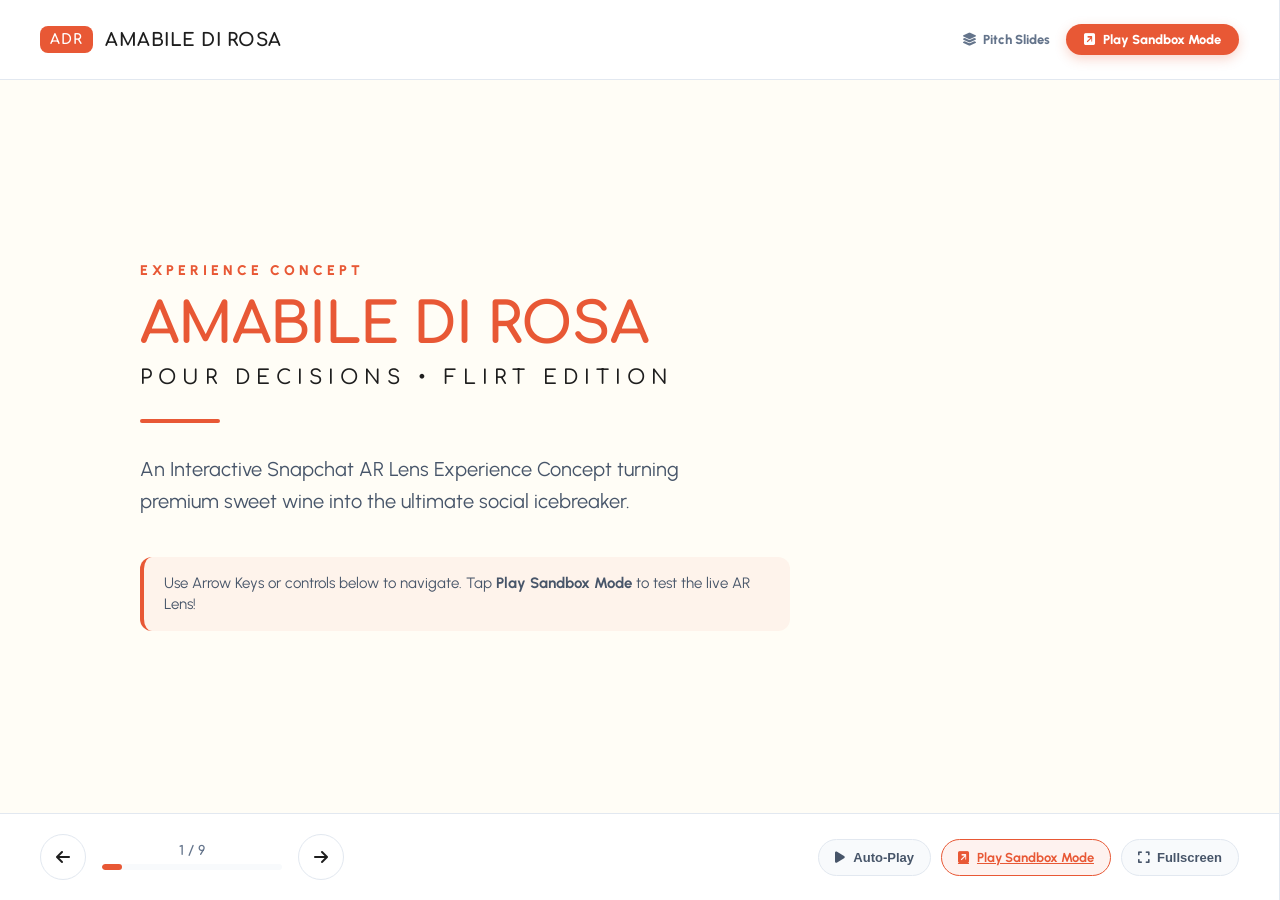
==== commit 51f285e1: "feat: separate simulator panel into sandbox.html, refactor slides index.html with interactive SVG gr" ====
--- a/index.html
+++ b/index.html
@@ -3,9 +3,9 @@
 <head>
     <meta charset="UTF-8">
     <meta name="viewport" content="width=device-width, initial-scale=1.0">
-    <meta name="description" content="Pour Decisions by Amabile di Rosa - A premium interactive Snapchat AR Lens Pitch Deck and live simulator. Experience retail-to-digital Marker-based bottle scanning, physics-based bottle spinning, cards drawing, and real-time jury evaluation.">
+    <meta name="description" content="Pour Decisions by Amabile di Rosa - A premium interactive Snapchat AR Lens Pitch Deck. Learn about marker scanning, interactive spinners, prompt category drawing, and peer jury verdicts.">
     <meta name="author" content="Amabile di Rosa">
-    <title>Pour Decisions - Snapchat AR Pitch Deck & Live Simulator</title>
+    <title>Pour Decisions - Snapchat AR Pitch Deck</title>
     <!-- Preconnect for fonts -->
     <link rel="preconnect" href="https://fonts.googleapis.com">
     <link rel="preconnect" href="https://fonts.gstatic.com" crossorigin>
@@ -15,802 +15,391 @@
     <!-- Custom styling -->
     <link rel="stylesheet" href="style.css">
 </head>
-<body>
+<body class="deck-only-body">
     <!-- Accessibility Announcement Region -->
     <div id="sr-announcement" class="sr-only" aria-live="polite"></div>
 
-    <!-- Main Deck Grid Container -->
-    <main class="deck-grid" id="main-deck">
-        
-        <!-- LEFT PANEL: Slide Presentation -->
-        <section class="presentation-panel" aria-label="Pitch Deck Slides" id="presentation-panel">
-            <header class="deck-header">
-                <div class="logo-area">
-                    <span class="brand-badge">ADR</span>
-                    <span class="brand-text">AMABILE DI ROSA</span>
-                </div>
-                <div class="mode-indicator">
-                    <span class="mode-badge active" id="guided-badge">
-                        <i class="fa-solid fa-graduation-cap"></i> Guided Mode
-                    </span>
-                    <span class="mode-badge" id="sandbox-badge">
-                        <i class="fa-solid fa-gamepad"></i> Sandbox Mode
-                    </span>
-                </div>
-            </header>
-
-            <!-- Slides Container -->
-            <div class="slides-container" id="slides-viewport">
+    <!-- Main Deck Presentation Container -->
+    <main class="presentation-panel full-width-deck" id="presentation-panel">
+        <header class="deck-header">
+            <div class="logo-area">
+                <span class="brand-badge">ADR</span>
+                <span class="brand-text">AMABILE DI ROSA</span>
+            </div>
+            <div class="deck-mode-indicator">
+                <span class="slide-badge-tag"><i class="fa-solid fa-layer-group"></i> Pitch Slides</span>
+                <a href="sandbox.html" target="_blank" class="launch-sandbox-top-btn" title="Launch Sandbox Mode in new page">
+                    <i class="fa-solid fa-square-arrow-up-right"></i> Play Sandbox Mode
+                </a>
+            </div>
+        </header>
+
+        <!-- Slides Container -->
+        <div class="slides-container" id="slides-viewport">
+            
+            <!-- SLIDE 0: TITLE -->
+            <article class="slide active-slide" id="slide-0">
+                <div class="slide-content centered-content">
+                    <span class="slide-tag">Experience Concept</span>
+                    <h1 class="slide-main-title">AMABILE DI ROSA</h1>
+                    <p class="subtitle">POUR DECISIONS • FLIRT EDITION</p>
+                    <div class="accent-line"></div>
+                    <p class="slide-desc">An Interactive Snapchat AR Lens Experience Concept turning premium sweet wine into the ultimate social icebreaker.</p>
+                    <div class="tutorial-tip flex-center-tip">
+                        <span>Use Arrow Keys or controls below to navigate. Tap <strong>Play Sandbox Mode</strong> to test the live AR Lens!</span>
+                    </div>
+                </div>
+            </article>
+
+            <!-- SLIDE 1: CORE VISION -->
+            <article class="slide" id="slide-1">
+                <div class="slide-content">
+                    <h2 class="slide-title">The Core Vision</h2>
+                    <div class="intro-box">
+                        <p class="vision-quote">
+                            "An immersive retail-to-digital gateway that turns a bottle of Amabile di Rosa sweet wine into a vibrant party companion through Snapchat marker tracking."
+                        </p>
+                    </div>
+                    <div class="vision-pillars">
+                        <div class="pillar-card">
+                            <div class="pillar-icon"><i class="fa-solid fa-qrcode"></i></div>
+                            <h4>Instant Engagement</h4>
+                            <p>Customers transition from a physical bottle in-store or at a table directly into the digital game lobby.</p>
+                        </div>
+                        <div class="pillar-card">
+                            <div class="pillar-icon"><i class="fa-solid fa-glass-cheers"></i></div>
+                            <h4>Social Gamification</h4>
+                            <p>Drives peer-to-peer laughter and sharing, framing Amabile di Rosa as the central catalyst of the night.</p>
+                        </div>
+                    </div>
+                </div>
+            </article>
+
+            <!-- SLIDE 2: SCAN & UNLOCK -->
+            <article class="slide" id="slide-2">
+                <div class="slide-content">
+                    <h2 class="slide-title">Phase 1: Scan & Unlock</h2>
+                    <div class="slide-body two-column">
+                        <div class="slide-text">
+                            <h3 class="section-subtitle">Marker-Based Gating</h3>
+                            <p>The AR lens gameplay loop triggers immediately upon camera detection of either:</p>
+                            <ul class="bullet-list">
+                                <li>
+                                    <i class="fa-solid fa-wine-bottle"></i>
+                                    <div>
+                                        <strong>Physical Amabile di Rosa Wine Bottle</strong>
+                                        <span>Image target recognition mapped to the elegant bottle neck or front label contours.</span>
+                                    </div>
+                                </li>
+                                <li>
+                                    <i class="fa-solid fa-bookmark"></i>
+                                    <div>
+                                        <strong>Distinctive Brand Logo Print Asset</strong>
+                                        <span>High-contrast logo marker printed on coasters, retail stands, or digital screens.</span>
+                                    </div>
+                                </li>
+                            </ul>
+                            <div class="commercial-note">
+                                <i class="fa-solid fa-lightbulb"></i>
+                                <p>Drives active product interaction directly at point of sale, retail shelves, and dinner tables.</p>
+                            </div>
+                        </div>
+                        <div class="slide-graphic-panel">
+                            <div class="svg-graphic-card">
+                                <div class="scanner-svg-mock">
+                                    <div class="circle-scanner"></div>
+                                    <svg viewBox="0 0 100 150" class="mini-bottle-svg-model" width="60" height="90">
+                                        <path d="M40,5 C40,5 45,5 45,8 C45,11 43,15 43,20 C43,25 35,32 35,45 L35,130 C35,135 40,140 50,140 C60,140 65,135 65,130 L65,45 C65,32 57,25 57,20 C57,15 55,11 55,8 C55,5 60,5 60,5" fill="#E85835"/>
+                                        <ellipse cx="50" cy="90" rx="10" ry="15" fill="#FFFDF6" opacity="0.8"/>
+                                    </svg>
+                                </div>
+                                <span class="graphic-caption">AR Marker Label Scanning Topology</span>
+                            </div>
+                        </div>
+                    </div>
+                </div>
+            </article>
+
+            <!-- SLIDE 3: SETUP LOBBY -->
+            <article class="slide" id="slide-3">
+                <div class="slide-content">
+                    <h2 class="slide-title">Phase 2: Game Setup Lobby</h2>
+                    <div class="slide-body two-column">
+                        <div class="slide-text">
+                            <h3 class="section-subtitle">Onboarding the Squad</h3>
+                            <p>Once unlocked, the host accesses a highly stylized interface to build their local session quickly.</p>
+                            <ul class="bullet-list">
+                                <li>
+                                    <i class="fa-solid fa-users"></i>
+                                    <div>
+                                        <strong>2 to 4 Players Max</strong>
+                                        <span>Specifically optimized for compact, high-engagement social groups around a table.</span>
+                                    </div>
+                                </li>
+                                <li>
+                                    <i class="fa-solid fa-user-check"></i>
+                                    <div>
+                                        <strong>Clean, Fluid Fields</strong>
+                                        <span>Minimalist input fields and color cards matching the brand design system.</span>
+                                    </div>
+                                </li>
+                            </ul>
+                            <div class="commercial-note" style="border-left-color: var(--brand-blue);">
+                                <i class="fa-solid fa-circle-info" style="color: var(--brand-blue);"></i>
+                                <p>Allows rapid nickname registrations to keep players centered in the active turn dashboard.</p>
+                            </div>
+                        </div>
+                        <div class="slide-graphic-panel">
+                            <div class="svg-graphic-card">
+                                <div class="players-onboard-mock">
+                                    <div class="mock-avatar-card red"><span class="letter">A</span><span class="name">Alex</span></div>
+                                    <div class="mock-avatar-card blue"><span class="letter">J</span><span class="name">Jordan</span></div>
+                                    <div class="mock-avatar-card green"><span class="letter">T</span><span class="name">Taylor</span></div>
+                                </div>
+                                <span class="graphic-caption">Modular User Session Registry Cards</span>
+                            </div>
+                        </div>
+                    </div>
+                </div>
+            </article>
+
+            <!-- SLIDE 4: TAP TO SPIN -->
+            <article class="slide" id="slide-4">
+                <div class="slide-content">
+                    <h2 class="slide-title">Phase 3: Tap to Spin</h2>
+                    <div class="slide-body two-column">
+                        <div class="slide-text">
+                            <h3 class="section-subtitle">The Deciding Factor</h3>
+                            <p>The host triggers the main game loop screen. An isolated product bottle stands centered among multi-directional player markers.</p>
+                            <ul class="bullet-list">
+                                <li>
+                                    <i class="fa-solid fa-rotate"></i>
+                                    <div>
+                                        <strong>Interactive Tap-to-Spin</strong>
+                                        <span>Physics-based angular momentum deceleration determines the active turn target.</span>
+                                    </div>
+                                </li>
+                                <li>
+                                    <i class="fa-solid fa-crosshairs"></i>
+                                    <div>
+                                        <strong>Target Selection</strong>
+                                        <span>Whomever the bottle neck points to must face the deck!</span>
+                                    </div>
+                                </li>
+                            </ul>
+                            <div class="commercial-note" style="border-left-color: var(--brand-green);">
+                                <i class="fa-solid fa-arrow-rotate-right" style="color: var(--brand-green);"></i>
+                                <p>Creates anticipation and fun centered directly around the physical bottle geometry.</p>
+                            </div>
+                        </div>
+                        <div class="slide-graphic-panel">
+                            <div class="svg-graphic-card">
+                                <div class="spinner-wheel-mock">
+                                    <div class="spinner-pointer-arrow"><i class="fa-solid fa-arrow-up"></i></div>
+                                    <svg viewBox="0 0 100 100" class="wheel-rotate-mock-svg" width="120" height="120">
+                                        <circle cx="50" cy="50" r="45" fill="none" stroke="var(--brand-red)" stroke-dasharray="10 5" stroke-width="2" />
+                                        <circle cx="50" cy="50" r="8" fill="var(--brand-red)" />
+                                    </svg>
+                                </div>
+                                <span class="graphic-caption">Physics-Based Deceleration Segment Pointer</span>
+                            </div>
+                        </div>
+                    </div>
+                </div>
+            </article>
+
+            <!-- SLIDE 5: PROMPTS & CATEGORIES -->
+            <article class="slide" id="slide-5">
+                <div class="slide-content">
+                    <h2 class="slide-title">Phase 4: Prompts & Categories</h2>
+                    <div class="slide-body">
+                        <p class="slide-intro-text">The Lens engine queries a prompt matrix separated into three context-appropriate card categories designed to break the ice:</p>
+                        <div class="tiled-content">
+                            <div class="tile tile-dare">
+                                <div class="tile-header">
+                                    <div class="tile-icon"><i class="fa-solid fa-hand-holding-heart"></i></div>
+                                    <h3>DARE</h3>
+                                </div>
+                                <p>Action-oriented physical prompts to break comfort boundaries and build close team chemistry.</p>
+                                <span class="category-meta">Comfortaa Blue Style</span>
+                            </div>
+                            <div class="tile tile-spill">
+                                <div class="tile-header">
+                                    <div class="tile-icon"><i class="fa-solid fa-comment-dots"></i></div>
+                                    <h3>SPILL</h3>
+                                </div>
+                                <p>Confession-based truth prompts unlocking deep, humorous secrets and conversational depth.</p>
+                                <span class="category-meta">Comfortaa Green Style</span>
+                            </div>
+                            <div class="tile tile-sip">
+                                <div class="tile-header">
+                                    <div class="tile-icon"><i class="fa-solid fa-glass-cheers"></i></div>
+                                    <h3>SIP</h3>
+                                </div>
+                                <p>Immediate, light-hearted group dynamic rules and playful penalties targeting all participants.</p>
+                                <span class="category-meta">Comfortaa Red Style</span>
+                            </div>
+                        </div>
+                    </div>
+                </div>
+            </article>
+
+            <!-- SLIDE 6: PEER VERDICT -->
+            <article class="slide" id="slide-6">
+                <div class="slide-content">
+                    <h2 class="slide-title">Phase 5: The Peer Verdict</h2>
+                    <div class="slide-body two-column">
+                        <div class="slide-text">
+                            <h3 class="section-subtitle">Social Evaluation System</h3>
+                            <p>To eliminate passive observation, all non-active session members form an immediate interactive jury panel:</p>
+                            <ul class="bullet-list">
+                                <li>
+                                    <i class="fa-solid fa-circle-check" style="color: var(--brand-green);"></i>
+                                    <div>
+                                        <strong>Legit (Green Option)</strong>
+                                        <span>Validates honesty, successful dare execution, or courageous disclosure.</span>
+                                    </div>
+                                </li>
+                                <li>
+                                    <i class="fa-solid fa-gavel" style="color: var(--brand-red);"></i>
+                                    <div>
+                                        <strong>Cap !!! (Red Option)</strong>
+                                        <span>Punishes avoidance, fake confessions, or clear task dodging.</span>
+                                    </div>
+                                </li>
+                            </ul>
+                            <div class="commercial-note">
+                                <i class="fa-solid fa-people-group"></i>
+                                <p>Forces constant active participation, turning the AR lens from a solo trick into a shared group theater.</p>
+                            </div>
+                        </div>
+                        <div class="slide-graphic-panel">
+                            <div class="svg-graphic-card">
+                                <div class="verdict-bar-mock">
+                                    <div class="legit-half"><i class="fa-solid fa-check"></i> Legit (70%)</div>
+                                    <div class="cap-half"><i class="fa-solid fa-gavel"></i> Cap (30%)</div>
+                                </div>
+                                <span class="graphic-caption">Real-Time Jury Consensus Meter</span>
+                            </div>
+                        </div>
+                    </div>
+                </div>
+            </article>
+
+            <!-- SLIDE 7: STAKES & REWARDS -->
+            <article class="slide" id="slide-7">
+                <div class="slide-content">
+                    <h2 class="slide-title">Phase 6: Stakes & Rewards</h2>
+                    <div class="slide-body two-column">
+                        <div class="slide-text">
+                            <h3 class="section-subtitle">Real-World Commerce Integration</h3>
+                            <p>The Lens engine calculates absolute totals at session close, establishing distinct real-world stakes that link back to the brand:</p>
+                            <ul class="bullet-list">
+                                <li>
+                                    <i class="fa-solid fa-trophy" style="color: gold;"></i>
+                                    <div>
+                                        <strong>The Winner</strong>
+                                        <span>The player who holds the highest collective "Legit" metric and successfully completed prompts.</span>
+                                    </div>
+                                </li>
+                                <li>
+                                    <i class="fa-solid fa-skull-crossbones"></i>
+                                    <div>
+                                        <strong>The Loser (Sponsor Gateway)</strong>
+                                        <span>Officially branded to <em>"Owe the Winner a Bottle of Amabile Sweet Wine."</em></span>
+                                    </div>
+                                </li>
+                            </ul>
+                            <div class="commercial-note" style="border-left-color: var(--brand-blue);">
+                                <i class="fa-solid fa-cart-shopping" style="color: var(--brand-blue);"></i>
+                                <p>An integrated call-to-action button links straight to retail partners or fast delivery apps to fulfill the bottle pledge!</p>
+                            </div>
+                        </div>
+                        <div class="slide-graphic-panel">
+                            <div class="svg-graphic-card">
+                                <div class="stakes-box-mock">
+                                    <div class="trophy-gold"><i class="fa-solid fa-trophy"></i></div>
+                                    <span class="stakes-val">Winner gets a bottle of Amabile di Rosa</span>
+                                </div>
+                                <span class="graphic-caption">Integrated Direct-to-Basket Purchase CTA</span>
+                            </div>
+                        </div>
+                    </div>
+                </div>
+            </article>
+
+            <!-- SLIDE 8: TECHNICAL ARCHITECTURE -->
+            <article class="slide" id="slide-8">
+                <div class="slide-content">
+                    <h2 class="slide-title">Technical Implementation</h2>
+                    <div class="slide-body">
+                        <h3 class="section-subtitle" style="text-align: center; margin-bottom: 25px;">Lens Studio Structural Setup Roadmap</h3>
+                        <div class="tech-grid">
+                            <div class="tech-card">
+                                <div class="tech-icon"><i class="fa-solid fa-expand"></i></div>
+                                <h4>Tracking Modules</h4>
+                                <p>Marker tracking pipeline set to profile target bottle topology / high-contrast graphic logo contours. Dynamic camera anchoring keeps 3D overlays locked even in moving environments.</p>
+                                <span class="tech-badge">Lens Studio Marker Tracker</span>
+                            </div>
+                            <div class="tech-card">
+                                <div class="tech-icon"><i class="fa-solid fa-cubes"></i></div>
+                                <h4>State Architecture</h4>
+                                <p>JavaScript array logic structuring randomized card retrieval, profile balance tracking, and view state swaps. Keeps network usage local and execution lag at near zero.</p>
+                                <span class="tech-badge">Lens Studio Javascript ES6</span>
+                            </div>
+                            <div class="tech-card">
+                                <div class="tech-icon"><i class="fa-solid fa-wave-square"></i></div>
+                                <h4>AR Physics Engine</h4>
+                                <p>Rotational physics model using angular drag coefficients to simulate high-fidelity bottle spins, ensuring results feel satisfyingly analog and unscripted.</p>
+                                <span class="tech-badge">Physics & Transform Math</span>
+                            </div>
+                            <div class="tech-card">
+                                <div class="tech-icon"><i class="fa-solid fa-volume-high"></i></div>
+                                <h4>Interactive Audio</h4>
+                                <p>Built-in sound controller with dynamic pitch shifts mapping bottle spin velocity. Real-time synthesized feedback enhances overall immersive engagement.</p>
+                                <span class="tech-badge">Audio Component System</span>
+                            </div>
+                        </div>
+                    </div>
+                </div>
+            </article>
+
+        </div>
+
+        <!-- Slideshow Controls Footer -->
+        <footer class="deck-footer">
+            <nav class="navigation-controls" aria-label="Deck Controls">
+                <button class="nav-btn prev-btn" id="prev-slide-btn" title="Previous Slide (Left Arrow)">
+                    <i class="fa-solid fa-arrow-left"></i>
+                </button>
                 
-                <!-- SLIDE 0: TITLE -->
-                <article class="slide active-slide" id="slide-0" data-scene="intro">
-                    <div class="slide-content centered-content">
-                        <span class="slide-tag">Experience Concept</span>
-                        <h1 class="slide-main-title">AMABILE DI ROSA</h1>
-                        <p class="subtitle">POUR DECISIONS • FLIRT EDITION</p>
-                        <div class="accent-line"></div>
-                        <p class="slide-desc">An Interactive Snapchat AR Lens Experience Concept turning premium sweet wine into the ultimate social icebreaker.</p>
-                        <div class="tutorial-tip">
-                            <span class="key-cap"><i class="fa-solid fa-arrow-right"></i></span>
-                            <span>Use arrows or the navigation bar below to explore the deck. Watch the smartphone simulator on the right react to each slide!</span>
-                        </div>
-                    </div>
-                </article>
-
-                <!-- SLIDE 1: CORE VISION -->
-                <article class="slide" id="slide-1" data-scene="scan">
-                    <div class="slide-content">
-                        <h2 class="slide-title">The Core Vision</h2>
-                        <div class="intro-box">
-                            <p class="vision-quote">
-                                "An immersive retail-to-digital gateway that turns a bottle of Amabile di Rosa sweet wine into a vibrant party companion through Snapchat marker tracking."
-                            </p>
-                        </div>
-                        <div class="vision-pillars">
-                            <div class="pillar-card">
-                                <div class="pillar-icon"><i class="fa-solid fa-qrcode"></i></div>
-                                <h4>Instant Engagement</h4>
-                                <p>Customers transition from a physical bottle in-store or at a table directly into the digital game lobby.</p>
-                            </div>
-                            <div class="pillar-card">
-                                <div class="pillar-icon"><i class="fa-solid fa-glass-cheers"></i></div>
-                                <h4>Social Gamification</h4>
-                                <p>Drives peer-to-peer laughter and sharing, framing Amabile di Rosa as the central catalyst of the night.</p>
-                            </div>
-                        </div>
-                    </div>
-                </article>
-
-                <!-- SLIDE 2: SCAN & UNLOCK -->
-                <article class="slide" id="slide-2" data-scene="scan">
-                    <div class="slide-content">
-                        <h2 class="slide-title">Phase 1: Scan & Unlock</h2>
-                        <div class="slide-body two-column">
-                            <div class="slide-text">
-                                <h3 class="section-subtitle">Marker-Based Gating</h3>
-                                <p>The AR lens gameplay loop triggers immediately upon camera detection of either:</p>
-                                <ul class="bullet-list">
-                                    <li>
-                                        <i class="fa-solid fa-wine-bottle"></i>
-                                        <div>
-                                            <strong>Physical Amabile di Rosa Wine Bottle</strong>
-                                            <span>Image target recognition mapped to the elegant bottle neck or front label contours.</span>
-                                        </div>
-                                    </li>
-                                    <li>
-                                        <i class="fa-solid fa-bookmark"></i>
-                                        <div>
-                                            <strong>Distinctive Brand Logo Print Asset</strong>
-                                            <span>High-contrast logo marker printed on coasters, retail stands, or digital screens.</span>
-                                        </div>
-                                    </li>
-                                </ul>
-                                <div class="commercial-note">
-                                    <i class="fa-solid fa-lightbulb"></i>
-                                    <p>Drives active product interaction directly at point of sale, retail shelves, and dinner tables.</p>
-                                </div>
-                            </div>
-                            <div class="slide-mockup-ref">
-                                <div class="mockup-indicator">
-                                    <span class="file-name">Snap Game ADR-_Invite Page.jpg</span>
-                                    <span class="mockup-caption">Visualizing the scanner's circular targeting reticle locking onto the bottle label. Try scanning inside the simulator!</span>
-                                </div>
-                            </div>
-                        </div>
-                    </div>
-                </article>
-
-                <!-- SLIDE 3: SETUP LOBBY -->
-                <article class="slide" id="slide-3" data-scene="lobby">
-                    <div class="slide-content">
-                        <h2 class="slide-title">Phase 2: Game Setup Lobby</h2>
-                        <div class="slide-body two-column">
-                            <div class="slide-text">
-                                <h3 class="section-subtitle">Onboarding the Squad</h3>
-                                <p>Once unlocked, the host accesses a highly stylized interface to build their local session quickly.</p>
-                                <ul class="bullet-list">
-                                    <li>
-                                        <i class="fa-solid fa-users"></i>
-                                        <div>
-                                            <strong>2 to 4 Players Max</strong>
-                                            <span>Specifically optimized for compact, high-engagement social groups around a table.</span>
-                                        </div>
-                                    </li>
-                                    <li>
-                                        <i class="fa-solid fa-user-check"></i>
-                                        <div>
-                                            <strong>Clean, Fluid Fields</strong>
-                                            <span>Minimalist input fields and color cards matching the brand design system.</span>
-                                        </div>
-                                    </li>
-                                </ul>
-                                <div class="simulator-call">
-                                    <p><i class="fa-solid fa-arrow-pointer"></i> <strong>Interactive Demo:</strong> Type player names in the simulator to see them join the lobby list!</p>
-                                </div>
-                            </div>
-                            <div class="slide-mockup-ref">
-                                <div class="mockup-indicator">
-                                    <span class="file-name">Snap Game ADR-_Players .jpg</span>
-                                    <span class="mockup-caption">Onboarding interface showcasing modular player cards and warm avatar selectors.</span>
-                                </div>
-                            </div>
-                        </div>
-                    </div>
-                </article>
-
-                <!-- SLIDE 4: TAP TO SPIN -->
-                <article class="slide" id="slide-4" data-scene="spinner">
-                    <div class="slide-content">
-                        <h2 class="slide-title">Phase 3: Tap to Spin</h2>
-                        <div class="slide-body two-column">
-                            <div class="slide-text">
-                                <h3 class="section-subtitle">The Deciding Factor</h3>
-                                <p>The host triggers the main game loop screen. An isolated product bottle stands centered among multi-directional player markers.</p>
-                                <ul class="bullet-list">
-                                    <li>
-                                        <i class="fa-solid fa-rotate"></i>
-                                        <div>
-                                            <strong>Interactive Tap-to-Spin</strong>
-                                            <span>Physics-based angular momentum deceleration determines the active turn target.</span>
-                                        </div>
-                                    </li>
-                                    <li>
-                                        <i class="fa-solid fa-crosshairs"></i>
-                                        <div>
-                                            <strong>Target Selection</strong>
-                                            <span>Whomever the bottle neck points to must face the deck!</span>
-                                        </div>
-                                    </li>
-                                </ul>
-                                <div class="simulator-call">
-                                    <p><i class="fa-solid fa-arrow-rotate-right"></i> <strong>Interactive Demo:</strong> Tap the bottle in the simulated phone to spin it with real-time deceleration physics!</p>
-                                </div>
-                            </div>
-                            <div class="slide-mockup-ref">
-                                <div class="mockup-indicator">
-                                    <span class="file-name">Snap Game ADR-_Spinner.jpg</span>
-                                    <span class="mockup-caption">Visualizes the bottle rotating centered inside player sectors with custom particle arcs.</span>
-                                </div>
-                            </div>
-                        </div>
-                    </div>
-                </article>
-
-                <!-- SLIDE 5: PROMPTS & CATEGORIES -->
-                <article class="slide" id="slide-5" data-scene="cards">
-                    <div class="slide-content">
-                        <h2 class="slide-title">Phase 4: Prompts & Categories</h2>
-                        <div class="slide-body">
-                            <p class="slide-intro-text">The Lens engine queries a prompt matrix separated into three context-appropriate card categories designed to break the ice:</p>
-                            <div class="tiled-content">
-                                <div class="tile tile-dare">
-                                    <div class="tile-header">
-                                        <div class="tile-icon"><i class="fa-solid fa-hand-holding-heart"></i></div>
-                                        <h3>DARE</h3>
-                                    </div>
-                                    <p>Action-oriented physical prompts to break comfort boundaries and build close team chemistry.</p>
-                                    <span class="category-meta">Comfortaa Blue Style</span>
-                                </div>
-                                <div class="tile tile-spill">
-                                    <div class="tile-header">
-                                        <div class="tile-icon"><i class="fa-solid fa-comment-dots"></i></div>
-                                        <h3>SPILL</h3>
-                                    </div>
-                                    <p>Confession-based truth prompts unlocking deep, humorous secrets and conversational depth.</p>
-                                    <span class="category-meta">Comfortaa Green Style</span>
-                                </div>
-                                <div class="tile tile-sip">
-                                    <div class="tile-header">
-                                        <div class="tile-icon"><i class="fa-solid fa-glass-cheers"></i></div>
-                                        <h3>SIP</h3>
-                                    </div>
-                                    <p>Immediate, light-hearted group dynamic rules and playful penalties targeting all participants.</p>
-                                    <span class="category-meta">Comfortaa Red Style</span>
-                                </div>
-                            </div>
-                            <div class="simulator-call card-footer-call">
-                                <p><i class="fa-solid fa-sparkles"></i> <strong>Interactive Demo:</strong> Tap any category card on the simulator to draw a prompt and see it flip in 3D!</p>
-                            </div>
-                        </div>
-                    </div>
-                </article>
-
-                <!-- SLIDE 6: PEER VERDICT -->
-                <article class="slide" id="slide-6" data-scene="verdict">
-                    <div class="slide-content">
-                        <h2 class="slide-title">Phase 5: The Peer Verdict</h2>
-                        <div class="slide-body two-column">
-                            <div class="slide-text">
-                                <h3 class="section-subtitle">Social Evaluation System</h3>
-                                <p>To eliminate passive observation, all non-active session members form an immediate interactive jury panel:</p>
-                                <ul class="bullet-list">
-                                    <li>
-                                        <i class="fa-solid fa-circle-check" style="color: var(--brand-green);"></i>
-                                        <div>
-                                            <strong>Legit (Green Option)</strong>
-                                            <span>Validates honesty, successful dare execution, or courageous disclosure.</span>
-                                        </div>
-                                    </li>
-                                    <li>
-                                        <i class="fa-solid fa-gavel" style="color: var(--brand-red);"></i>
-                                        <div>
-                                            <strong>Cap !!! (Red Option)</strong>
-                                            <span>Punishes avoidance, fake confessions, or clear task dodging.</span>
-                                        </div>
-                                    </li>
-                                </ul>
-                                <div class="commercial-note">
-                                    <i class="fa-solid fa-people-group"></i>
-                                    <p>Forces constant active participation, turning the AR lens from a solo trick into a shared group theater.</p>
-                                </div>
-                            </div>
-                            <div class="slide-mockup-ref">
-                                <div class="mockup-indicator">
-                                    <span class="file-name">Snap Game ADR-_User-Profile.jpg</span>
-                                    <span class="mockup-caption">Jury feedback sliders showing real-time truth indices and total Legit/Cap ratios for each player.</span>
-                                </div>
-                            </div>
-                        </div>
-                    </div>
-                </article>
-
-                <!-- SLIDE 7: STAKES & REWARDS -->
-                <article class="slide" id="slide-7" data-scene="ending">
-                    <div class="slide-content">
-                        <h2 class="slide-title">Phase 6: Stakes & Rewards</h2>
-                        <div class="slide-body two-column">
-                            <div class="slide-text">
-                                <h3 class="section-subtitle">Real-World Commerce Integration</h3>
-                                <p>The Lens engine calculates absolute totals at session close, establishing distinct real-world stakes that link back to the brand:</p>
-                                <ul class="bullet-list">
-                                    <li>
-                                        <i class="fa-solid fa-trophy" style="color: gold;"></i>
-                                        <div>
-                                            <strong>The Winner</strong>
-                                            <span>The player who holds the highest collective "Legit" metric and successfully completed prompts.</span>
-                                        </div>
-                                    </li>
-                                    <li>
-                                        <i class="fa-solid fa-skull-crossbones"></i>
-                                        <div>
-                                            <strong>The Loser (Sponsor Gateway)</strong>
-                                            <span>Officially branded to <em>"Owe the Winner a Bottle of Amabile Sweet Wine."</em></span>
-                                        </div>
-                                    </li>
-                                </ul>
-                                <div class="commercial-note" style="border-left-color: var(--brand-blue);">
-                                    <i class="fa-solid fa-cart-shopping" style="color: var(--brand-blue);"></i>
-                                    <p>An integrated call-to-action button links straight to retail partners or fast delivery apps to fulfill the bottle pledge!</p>
-                                </div>
-                            </div>
-                            <div class="slide-mockup-ref">
-                                <div class="mockup-indicator">
-                                    <span class="file-name">Snap ADR-_Winner.jpg & _Remaining Loser.jpg</span>
-                                    <span class="mockup-caption">Dynamic celebration overlay with immediate order links and quick sharing filters for Snapchat.</span>
-                                </div>
-                            </div>
-                        </div>
-                    </div>
-                </article>
-
-                <!-- SLIDE 8: TECHNICAL ARCHITECTURE -->
-                <article class="slide" id="slide-8" data-scene="specs">
-                    <div class="slide-content">
-                        <h2 class="slide-title">Technical Implementation</h2>
-                        <div class="slide-body">
-                            <h3 class="section-subtitle" style="text-align: center; margin-bottom: 25px;">Lens Studio Structural Setup Roadmap</h3>
-                            <div class="tech-grid">
-                                <div class="tech-card">
-                                    <div class="tech-icon"><i class="fa-solid fa-expand"></i></div>
-                                    <h4>Tracking Modules</h4>
-                                    <p>Marker tracking pipeline set to profile target bottle topology / high-contrast graphic logo contours. Dynamic camera anchoring keeps 3D overlays locked even in moving environments.</p>
-                                    <span class="tech-badge">Lens Studio Marker Tracker</span>
-                                </div>
-                                <div class="tech-card">
-                                    <div class="tech-icon"><i class="fa-solid fa-cubes"></i></div>
-                                    <h4>State Architecture</h4>
-                                    <p>JavaScript array logic structuring randomized card retrieval, profile balance tracking, and view state swaps. Keeps network usage local and execution lag at near zero.</p>
-                                    <span class="tech-badge">Lens Studio Javascript ES6</span>
-                                </div>
-                                <div class="tech-card">
-                                    <div class="tech-icon"><i class="fa-solid fa-wave-square"></i></div>
-                                    <h4>AR Physics Engine</h4>
-                                    <p>Rotational physics model using angular drag coefficients to simulate high-fidelity bottle spins, ensuring results feel satisfyingly analog and unscripted.</p>
-                                    <span class="tech-badge">Physics & Transform Math</span>
-                                </div>
-                                <div class="tech-card">
-                                    <div class="tech-icon"><i class="fa-solid fa-volume-high"></i></div>
-                                    <h4>Interactive Audio</h4>
-                                    <p>Built-in sound controller with dynamic pitch shifts mapping bottle spin velocity. Real-time synthesized feedback enhances overall immersive engagement.</p>
-                                    <span class="tech-badge">Audio Component System</span>
-                                </div>
-                            </div>
-                        </div>
-                    </div>
-                </article>
-
+                <div class="progress-bar-container">
+                    <span class="slide-counter-text" id="slide-counter">1 / 9</span>
+                    <div class="progress-track">
+                        <div class="progress-fill" id="slide-progress" style="width: 11.11%;"></div>
+                    </div>
+                </div>
+
+                <button class="nav-btn next-btn" id="next-slide-btn" title="Next Slide (Right Arrow/Spacebar)">
+                    <i class="fa-solid fa-arrow-right"></i>
+                </button>
+            </nav>
+            
+            <div class="extra-controls">
+                <button class="control-action-btn" id="play-presentation-btn" title="Auto-advance slides">
+                    <i class="fa-solid fa-play"></i> Auto-Play
+                </button>
+                <a href="sandbox.html" target="_blank" class="control-action-btn btn-active" id="launch-sandbox-btn" title="Launch Sandbox Game Mode">
+                    <i class="fa-solid fa-square-arrow-up-right"></i> Play Sandbox Mode
+                </a>
+                <button class="control-action-btn" id="toggle-fullscreen-btn" title="Toggle Fullscreen">
+                    <i class="fa-solid fa-expand"></i> Fullscreen
+                </button>
             </div>
-
-            <!-- Slideshow Controls Footer -->
-            <footer class="deck-footer">
-                <nav class="navigation-controls" aria-label="Deck Controls">
-                    <button class="nav-btn prev-btn" id="prev-slide-btn" title="Previous Slide (Left Arrow)">
-                        <i class="fa-solid fa-arrow-left"></i>
-                    </button>
-                    
-                    <div class="progress-bar-container">
-                        <span class="slide-counter-text" id="slide-counter">1 / 9</span>
-                        <div class="progress-track">
-                            <div class="progress-fill" id="slide-progress" style="width: 11.11%;"></div>
-                        </div>
-                    </div>
-
-                    <button class="nav-btn next-btn" id="next-slide-btn" title="Next Slide (Right Arrow/Spacebar)">
-                        <i class="fa-solid fa-arrow-right"></i>
-                    </button>
-                </nav>
-                
-                <div class="extra-controls">
-                    <button class="control-action-btn" id="play-presentation-btn" title="Auto-advance slides">
-                        <i class="fa-solid fa-play"></i> Auto-Play
-                    </button>
-                    <button class="control-action-btn" id="toggle-sandbox-btn" title="Toggle sandbox play mode">
-                        <i class="fa-solid fa-gamepad"></i> Sandbox Play
-                    </button>
-                    <button class="control-action-btn" id="toggle-fullscreen-btn" title="Toggle Fullscreen">
-                        <i class="fa-solid fa-expand"></i> Fullscreen
-                    </button>
-                </div>
-            </footer>
-        </section>
-
-        <!-- RIGHT PANEL: Smartphone Simulator -->
-        <section class="simulator-panel" aria-label="Live Snapchat AR Simulator" id="simulator-panel">
-            <div class="phone-frame">
-                <!-- Phone Bezel Details -->
-                <div class="phone-screen-glare"></div>
-                <div class="phone-earpiece"></div>
-                <div class="phone-camera-lens"></div>
-                
-                <!-- Phone Content Area -->
-                <div class="phone-screen" id="phone-screen">
-                    
-                    <!-- Snapchat Overlay UI (Persistent) -->
-                    <div class="snap-header">
-                        <div class="snap-user-info">
-                            <div class="snap-avatar"><i class="fa-solid fa-ghost"></i></div>
-                            <div class="snap-meta">
-                                <span class="snap-story-title">Pour Decisions</span>
-                                <span class="snap-story-sub">Amabile Sweet Wine</span>
-                            </div>
-                        </div>
-                        <div class="snap-utility">
-                            <span class="snap-fps">60 FPS</span>
-                            <button class="snap-close-btn" id="simulator-reset-btn" title="Restart Simulator">
-                                <i class="fa-solid fa-arrows-rotate"></i>
-                            </button>
-                        </div>
-                    </div>
-
-                    <!-- SIMULATOR VIEWPORTS (DYNAMICALLY SHOWN BY STATE) -->
-                    <div class="simulator-view-container" id="view-container">
-
-                        <!-- SCENE 0: INTRO / TITLE STATE -->
-                        <div class="sim-view active-view" id="view-intro" data-view="intro">
-                            <div class="brand-background-pattern"></div>
-                            <div class="intro-welcome-card">
-                                <div class="wine-sparkle-logo">
-                                    <svg viewBox="0 0 100 100" class="wine-bottle-svg" width="60" height="120">
-                                        <path d="M40,5 C40,5 45,5 45,8 C45,11 43,15 43,20 C43,25 35,32 35,45 L35,80 C35,85 40,90 50,90 C60,90 65,85 65,80 L65,45 C65,32 57,25 57,20 C57,15 55,11 55,8 C55,5 60,5 60,5" fill="#E85835"/>
-                                        <rect x="42" y="4" width="16" height="4" rx="2" fill="#EAE5D9" />
-                                        <ellipse cx="50" cy="65" rx="10" ry="15" fill="#FFFDF6" opacity="0.8"/>
-                                    </svg>
-                                    <div class="glow-sparkle sp-1"><i class="fa-solid fa-star"></i></div>
-                                    <div class="glow-sparkle sp-2"><i class="fa-solid fa-heart"></i></div>
-                                    <div class="glow-sparkle sp-3"><i class="fa-solid fa-star"></i></div>
-                                </div>
-                                <h3 class="sim-brand-title">POUR DECISIONS</h3>
-                                <p class="sim-edition-tag">FLIRT EDITION</p>
-                                
-                                <div class="session-card">
-                                    <p class="sessions-indicator"><i class="fa-solid fa-signal"></i> Marker Gated Experience</p>
-                                    <button class="primary-sim-btn" id="start-scanning-btn">
-                                        <span>UNlOCK LENS</span>
-                                        <i class="fa-solid fa-chevron-right"></i>
-                                    </button>
-                                </div>
-                            </div>
-                        </div>
-
-                        <!-- SCENE 1: SCANNING FEED -->
-                        <div class="sim-view" id="view-scan" data-view="scan">
-                            <!-- Simulated Camera Feed -->
-                            <div class="camera-feed-simulator">
-                                <video id="webcam-stream" class="webcam-feed" playsinline muted autoplay></video>
-                                <div class="animated-camera-background" id="dummy-camera-feed">
-                                    <div class="bokeh-orb bo-1"></div>
-                                    <div class="bokeh-orb bo-2"></div>
-                                    <div class="bokeh-orb bo-3"></div>
-                                </div>
-                                
-                                <div class="scanner-ui-overlay">
-                                    <div class="scan-frame-corners"></div>
-                                    <!-- Scan target overlay -->
-                                    <div class="target-marker-box" id="target-scanner-reticle">
-                                        <div class="marker-reticle-ring"></div>
-                                        <div class="target-brand-label">
-                                            <div class="label-logo-svg">
-                                                <i class="fa-solid fa-wine-bottle"></i>
-                                            </div>
-                                            <span>ALIGN BOTTLE OR BRAND LOGO</span>
-                                        </div>
-                                    </div>
-                                    
-                                    <!-- Scanning Prompt -->
-                                    <div class="scan-status-panel">
-                                        <p class="scan-status-text" id="scan-hint-text">Point camera at the Amabile di Rosa bottle</p>
-                                        <div class="scanner-progress-bar">
-                                            <div class="scanner-progress-fill" id="scan-progress-bar" style="width: 0%;"></div>
-                                        </div>
-                                        <!-- Test simulation unlock trigger -->
-                                        <button class="manual-scan-trigger" id="mock-scan-success-btn">
-                                            <i class="fa-solid fa-bolt"></i> Simulate Label Scan Match
-                                        </button>
-                                    </div>
-                                </div>
-                            </div>
-                        </div>
-
-                        <!-- SCENE 2: SETUP LOBBY -->
-                        <div class="sim-view" id="view-lobby" data-view="lobby">
-                            <div class="lobby-screen-content">
-                                <div class="view-header">
-                                    <span class="step-num">02</span>
-                                    <h4>SETUP PLAYERS</h4>
-                                    <p class="step-desc">Onboard the crew (2 - 4 players max)</p>
-                                </div>
-
-                                <div class="lobby-interactive-area">
-                                    <!-- Player Add Panel -->
-                                    <form class="player-input-form" id="player-onboard-form" onsubmit="event.preventDefault();">
-                                        <div class="input-wrapper">
-                                            <input type="text" id="player-name-input" placeholder="Enter player name..." maxlength="12" autocomplete="off" aria-label="Player Name">
-                                            <button type="submit" class="add-player-btn" id="add-player-submit" aria-label="Add Player">
-                                                <i class="fa-solid fa-user-plus"></i>
-                                            </button>
-                                        </div>
-                                    </form>
-
-                                    <!-- Added Players List -->
-                                    <div class="players-lobby-list" id="lobby-players-list">
-                                        <!-- Dynamically generated player rows -->
-                                    </div>
-                                </div>
-
-                                <div class="lobby-footer">
-                                    <button class="primary-sim-btn locked-btn" id="lobby-start-game-btn" disabled>
-                                        <span>START THE GAME (0/2)</span>
-                                        <i class="fa-solid fa-play"></i>
-                                    </button>
-                                    <p class="players-limit-hint">Minimum 2, Maximum 4 players required</p>
-                                </div>
-                            </div>
-                        </div>
-
-                        <!-- SCENE 3: SPINNER -->
-                        <div class="sim-view" id="view-spinner" data-view="spinner">
-                            <div class="spinner-screen-content">
-                                <div class="spinner-header">
-                                    <span class="active-turn-title" id="spinner-status-title">TAP BOTTLE TO SPIN</span>
-                                    <div class="active-players-mini-bar" id="spinner-players-bar">
-                                        <!-- Mini profile avatars of active players -->
-                                    </div>
-                                </div>
-
-                                <!-- The main interactive spinner zone -->
-                                <div class="spin-wheel-container">
-                                    <!-- Sector Markers Background -->
-                                    <div class="wheel-sectors" id="wheel-sectors-container">
-                                        <!-- Sector cards populated dynamically -->
-                                    </div>
-                                    
-                                    <!-- Rotational Bottle Element -->
-                                    <div class="interactive-spin-bottle" id="physics-bottle">
-                                        <div class="bottle-glow-effect"></div>
-                                        <svg viewBox="0 0 100 300" class="svg-bottle-model" width="80" height="240">
-                                            <!-- High-fidelity SVG of Amabile bottle -->
-                                            <defs>
-                                                <linearGradient id="bottle-grad" x1="0%" y1="0%" x2="100%" y2="0%">
-                                                    <stop offset="0%" stop-color="#7A180E" />
-                                                    <stop offset="35%" stop-color="#E85835" />
-                                                    <stop offset="70%" stop-color="#B2281A" />
-                                                    <stop offset="100%" stop-color="#540C05" />
-                                                </linearGradient>
-                                                <linearGradient id="foil-grad" x1="0%" y1="0%" x2="100%" y2="0%">
-                                                    <stop offset="0%" stop-color="#CA9E5A" />
-                                                    <stop offset="50%" stop-color="#FFF3C4" />
-                                                    <stop offset="100%" stop-color="#9C7235" />
-                                                </linearGradient>
-                                                <linearGradient id="label-grad" x1="0%" y1="0%" x2="100%" y2="0%">
-                                                    <stop offset="0%" stop-color="#FFFDF6" />
-                                                    <stop offset="100%" stop-color="#EAE5D9" />
-                                                </linearGradient>
-                                            </defs>
-                                            <!-- Bottle Body -->
-                                            <path d="M35,90 C35,60 42,45 42,15 L58,15 C58,45 65,60 65,90 L65,240 C65,260 60,280 50,280 C40,280 35,260 35,240 Z" fill="url(#bottle-grad)"/>
-                                            <!-- Foil Neck -->
-                                            <path d="M42,15 L58,15 L58,40 L42,40 Z" fill="url(#foil-grad)" />
-                                            <rect x="41" y="10" width="18" height="5" rx="1.5" fill="url(#foil-grad)" />
-                                            <!-- Brand Label -->
-                                            <rect x="37" y="110" width="26" height="80" rx="3" fill="url(#label-grad)" />
-                                            <!-- Small Label Details -->
-                                            <path d="M42,120 L58,120" stroke="#E85835" stroke-width="1.5" />
-                                            <circle cx="50" cy="135" r="4" fill="#E85835" />
-                                            <path d="M43,150 L57,150" stroke="#1E1E1E" stroke-width="1" />
-                                            <path d="M45,160 L55,160" stroke="#1E1E1E" stroke-width="1" />
-                                            <path d="M40,175 L60,175" stroke="#E85835" stroke-width="1" />
-                                        </svg>
-                                        <!-- Pointer Indicator on the neck -->
-                                        <div class="bottle-pointer-nozzle"></div>
-                                    </div>
-                                    
-                                    <!-- Interactive Center Tap -->
-                                    <button class="spin-center-hub" id="trigger-spin-btn" aria-label="Spin bottle">
-                                        <span>SPIN</span>
-                                    </button>
-                                </div>
-
-                                <div class="spinner-footer">
-                                    <div class="turn-indicator-avatar" id="turn-active-avatar">
-                                        <i class="fa-solid fa-wine-glass-empty"></i>
-                                    </div>
-                                    <div class="turn-desc">
-                                        <p class="turn-meta">ACTIVE PICK</p>
-                                        <h5 class="turn-name-holder" id="selected-target-player">No Player Picked</h5>
-                                    </div>
-                                </div>
-                            </div>
-                        </div>
-
-                        <!-- SCENE 4: PROMPTS & CATEGORIES -->
-                        <div class="sim-view" id="view-cards" data-view="cards">
-                            <div class="cards-screen-content">
-                                <div class="cards-view-header">
-                                    <div class="target-profile-header">
-                                        <div class="sim-profile-bubble" id="card-active-avatar">P1</div>
-                                        <div>
-                                            <h5 id="card-active-name">Player Name</h5>
-                                            <p>Draw your challenge card!</p>
-                                        </div>
-                                    </div>
-                                </div>
-
-                                <!-- Card Pile/Draw Zone -->
-                                <div class="deck-draw-zone">
-                                    
-                                    <!-- 3D Perspective Card Container -->
-                                    <div class="card-3d-wrapper" id="prompt-card-wrapper">
-                                        <!-- CARD FRONT (Dynamic Content) -->
-                                        <div class="card-face card-front" id="active-drawn-card-front">
-                                            <div class="card-category-strip" id="card-strip-bg">
-                                                <i class="fa-solid fa-star" id="card-strip-icon"></i>
-                                                <span id="card-strip-label">DARE</span>
-                                            </div>
-                                            <div class="card-body-content">
-                                                <p class="card-prompt-text" id="drawn-prompt-content">Tap a deck below to query the card deck and draw your prompt.</p>
-                                            </div>
-                                            <div class="card-branding-tag">
-                                                <span>POUR DECISIONS</span>
-                                                <i class="fa-solid fa-circle"></i>
-                                                <span>AMABILE</span>
-                                            </div>
-                                        </div>
-                                        
-                                        <!-- CARD BACK (The Default Pile Cover) -->
-                                        <div class="card-face card-back" id="active-drawn-card-back">
-                                            <div class="card-back-pattern"></div>
-                                            <div class="card-back-branding">
-                                                <div class="logo-circle">
-                                                    <i class="fa-solid fa-wine-glass"></i>
-                                                </div>
-                                                <h4>POUR DECISIONS</h4>
-                                                <span>Draw a card</span>
-                                            </div>
-                                        </div>
-                                    </div>
-                                </div>
-
-                                <!-- Dynamic Deck Category Selector Buttons -->
-                                <div class="categories-selection-footer">
-                                    <button class="cat-selector-btn dare-color" data-category="DARE">
-                                        <i class="fa-solid fa-hand-holding-heart"></i>
-                                        <span>DARE</span>
-                                    </button>
-                                    <button class="cat-selector-btn spill-color" data-category="SPILL">
-                                        <i class="fa-solid fa-comment-dots"></i>
-                                        <span>SPILL</span>
-                                    </button>
-                                    <button class="cat-selector-btn sip-color" data-category="SIP">
-                                        <i class="fa-solid fa-glass-cheers"></i>
-                                        <span>SIP</span>
-                                    </button>
-                                </div>
-                            </div>
-                        </div>
-
-                        <!-- SCENE 5: PEER VERDICT -->
-                        <div class="sim-view" id="view-verdict" data-view="verdict">
-                            <div class="verdict-screen-content">
-                                <div class="verdict-header">
-                                    <h4>PEER VERDICT</h4>
-                                    <p class="verdict-desc-meta">The Jury is deciding the truth value...</p>
-                                </div>
-
-                                <div class="verdict-prompt-summary">
-                                    <div class="verdict-player-summary-tag">
-                                        <div class="mini-bubble" id="verdict-player-avatar">P1</div>
-                                        <span id="verdict-player-name">Player Name</span>
-                                    </div>
-                                    <!-- Prompt Text Block -->
-                                    <div class="prompt-text-block">
-                                        <p id="verdict-active-prompt-display">Prompt details show here...</p>
-                                    </div>
-                                </div>
-
-                                <!-- Jury Voting Dashboard -->
-                                <div class="jury-control-panel">
-                                    <p class="jury-cta-label">Jury: Cast your vote!</p>
-                                    
-                                    <div class="verdict-actions-grid">
-                                        <button class="verdict-btn legit-btn" id="jury-legit-btn">
-                                            <div class="verdict-btn-ripple"></div>
-                                            <i class="fa-solid fa-circle-check"></i>
-                                            <span>LEGIT</span>
-                                            <small>TaskList Done</small>
-                                        </button>
-                                        <button class="verdict-btn cap-btn" id="jury-cap-btn">
-                                            <div class="verdict-btn-ripple"></div>
-                                            <i class="fa-solid fa-gavel"></i>
-                                            <span>CAP !!!</span>
-                                            <small>Penalty Sip</small>
-                                        </button>
-                                    </div>
-                                </div>
-
-                                <div class="verdict-footer">
-                                    <div class="jury-score-metrics">
-                                        <div class="jury-metric-label">
-                                            <span>Current Verdict Bias</span>
-                                            <span id="jury-percentage">50% Legit</span>
-                                        </div>
-                                        <div class="jury-progress-track">
-                                            <div class="jury-progress-fill-legit" id="jury-bar-legit" style="width: 50%;"></div>
-                                        </div>
-                                    </div>
-                                </div>
-                            </div>
-                        </div>
-
-                        <!-- SCENE 6: ENDING / CELEBRATION -->
-                        <div class="sim-view" id="view-ending" data-view="ending">
-                            <canvas class="confetti-canvas" id="ending-confetti-canvas"></canvas>
-                            <div class="ending-screen-content">
-                                <div class="ending-header">
-                                    <div class="trophy-sparkle">
-                                        <i class="fa-solid fa-trophy"></i>
-                                    </div>
-                                    <h4>SESSION CLOSE</h4>
-                                    <p>Pour Decisions Ledger</p>
-                                </div>
-
-                                <!-- Outcome Cards Side by Side -->
-                                <div class="ending-results-box">
-                                    <!-- Winner Card -->
-                                    <div class="outcome-card winner-card">
-                                        <div class="card-glow"></div>
-                                        <div class="crown-icon"><i class="fa-solid fa-crown"></i></div>
-                                        <span class="outcome-label">THE WINNER</span>
-                                        <div class="outcome-avatar" id="winner-avatar">W</div>
-                                        <h5 class="outcome-name" id="winner-name-text">Honorable</h5>
-                                        <p class="outcome-score" id="winner-score-text">100% Legit</p>
-                                    </div>
-
-                                    <!-- Loser Card -->
-                                    <div class="outcome-card loser-card">
-                                        <span class="outcome-label">THE LOSER</span>
-                                        <div class="outcome-avatar" id="loser-avatar">L</div>
-                                        <h5 class="outcome-name" id="loser-name-text">Cap Master</h5>
-                                        <p class="outcome-score" id="loser-score-text">0% Legit</p>
-                                        <span class="loser-penalty-desc">Owes a bottle of Amabile di Rosa</span>
-                                    </div>
-                                </div>
-
-                                <!-- Purchase Integration CTA -->
-                                <div class="commercial-cta-box">
-                                    <p class="cta-message">Loser: Settle the score!</p>
-                                    <button class="primary-sim-btn purchase-btn" id="sim-commerce-btn">
-                                        <i class="fa-solid fa-cart-shopping"></i>
-                                        <span>BUY WINNER A BOTTLE</span>
-                                    </button>
-                                </div>
-
-                                <div class="ending-restart-footer">
-                                    <button class="restart-game-btn" id="game-restart-final-btn">
-                                        <i class="fa-solid fa-rotate-left"></i> Start New Game
-                                    </button>
-                                </div>
-                            </div>
-                        </div>
-
-                        <!-- SCENE 7: SPECS/SANDBOX STATE -->
-                        <div class="sim-view" id="view-specs" data-view="specs">
-                            <div class="specs-screen-content">
-                                <div class="view-header">
-                                    <span class="step-num">08</span>
-                                    <h4>SANDBOX STATUS</h4>
-                                    <p class="step-desc">Interactive Tech Spec Engine</p>
-                                </div>
-
-                                <div class="sandbox-stats-list">
-                                    <div class="spec-stat-item">
-                                        <span class="stat-lbl">Active Mode</span>
-                                        <span class="stat-val" id="spec-active-mode">Guided Presentation</span>
-                                    </div>
-                                    <div class="spec-stat-item">
-                                        <span class="stat-lbl">Active Players</span>
-                                        <span class="stat-val" id="spec-players-count">0 Players</span>
-                                    </div>
-                                    <div class="spec-stat-item">
-                                        <span class="stat-lbl">Total Spins</span>
-                                        <span class="stat-val" id="spec-spins-count">0 Spins</span>
-                                    </div>
-                                    <div class="spec-stat-item">
-                                        <span class="stat-lbl">Total Cards Drawn</span>
-                                        <span class="stat-val" id="spec-draws-count">0 Draws</span>
-                                    </div>
-                                    <div class="spec-stat-item">
-                                        <span class="stat-lbl">Audio Core</span>
-                                        <span class="stat-val text-green"><i class="fa-solid fa-check"></i> Web Audio Synced</span>
-                                    </div>
-                                </div>
-
-                                <div class="specs-action-bar">
-                                    <button class="primary-sim-btn" id="sandbox-play-now-btn">
-                                        <i class="fa-solid fa-gamepad"></i>
-                                        <span>PLAY LENS SANDBOX</span>
-                                    </button>
-                                </div>
-                            </div>
-                        </div>
-
-                    </div>
-                </div>
-            </div>
-        </section>
-
+        </footer>
     </main>
     
-    <!-- Script loaders -->
-    <script src="app.js"></script>
+    <!-- Presentation Script -->
+    <script src="deck.js"></script>
 </body>
 </html>
--- a/style.css
+++ b/style.css
@@ -2342,53 +2342,593 @@
     100% { transform: scale(2.5); opacity: 0; }
 }
 
+/* Snapchat header EXIT button */
+.snap-exit-btn {
+    background-color: var(--brand-red);
+    color: #FFFFFF;
+    border: none;
+    padding: 4px 10px;
+    border-radius: 8px;
+    font-family: var(--font-body);
+    font-size: 10px;
+    font-weight: 800;
+    letter-spacing: 0.5px;
+    cursor: pointer;
+    display: flex;
+    align-items: center;
+    gap: 4px;
+    box-shadow: 0 2px 6px rgba(232, 88, 53, 0.3);
+    transition: var(--transition-fast);
+}
+
+.snap-exit-btn:hover {
+    background-color: #D34321;
+    transform: scale(1.04);
+}
+
+/* Fullscreen Sandbox Focus Mode styling */
+body.sandbox-fullscreen .presentation-panel {
+    display: none !important;
+}
+
+body.sandbox-fullscreen .mobile-tab-bar {
+    display: none !important;
+}
+
+body.sandbox-fullscreen .simulator-panel {
+    width: 100vw !important;
+    height: 100vh !important;
+    max-width: 100vw !important;
+    max-height: 100vh !important;
+    position: fixed !important;
+    top: 0 !important;
+    left: 0 !important;
+    z-index: 2000 !important;
+    padding: 10px !important;
+    display: flex !important;
+    justify-content: center !important;
+    align-items: center !important;
+    background-color: var(--brand-dark) !important;
+}
+
+body.sandbox-fullscreen #exit-sandbox-btn {
+    display: flex !important;
+}
+
+@media (max-width: 480px) {
+    body.sandbox-fullscreen #snap-fps-badge {
+        display: none !important; /* Hide FPS to clear header room */
+    }
+}
+
 /* Responsive Scaling for Presentation layout */
-@media (max-width: 1024px) {
+/* ==========================================================================
+   8. MOBILE RESPONSIVE ADAPTATIONS
+   ========================================================================== */
+
+/* Mobile Tab Switcher (Hidden on Desktop) */
+.mobile-tab-bar {
+    display: none;
+    position: fixed;
+    bottom: 0;
+    left: 0;
+    width: 100%;
+    height: 70px;
+    background-color: rgba(30, 30, 30, 0.98);
+    backdrop-filter: blur(16px);
+    border-top: 1px solid rgba(255, 255, 255, 0.1);
+    box-shadow: 0 -8px 24px rgba(0, 0, 0, 0.2);
+    z-index: 999;
+    justify-content: space-around;
+    align-items: center;
+    padding: 0 10px;
+}
+
+.mobile-tab-btn {
+    background: transparent;
+    border: none;
+    color: rgba(255, 255, 255, 0.6);
+    font-family: var(--font-body);
+    font-size: 11px;
+    font-weight: 700;
+    cursor: pointer;
+    display: flex;
+    flex-direction: column;
+    align-items: center;
+    gap: 6px;
+    padding: 8px 16px;
+    border-radius: 12px;
+    transition: var(--transition-fast);
+    flex-grow: 1;
+    max-width: 160px;
+}
+
+.mobile-tab-btn i {
+    font-size: 20px;
+}
+
+.mobile-tab-btn:hover {
+    color: var(--brand-red);
+}
+
+.mobile-tab-btn.active {
+    color: var(--brand-red);
+    background-color: rgba(232, 88, 53, 0.08);
+}
+
+/* Tablet & Mobile Screens */
+@media (max-width: 768px) {
+    body {
+        overflow: auto;
+    }
+
     .deck-grid {
         grid-template-columns: 1fr;
-        height: auto;
+        height: calc(100vh - 70px);
+        width: 100vw;
+        overflow: hidden;
+    }
+
+    .presentation-panel {
+        display: flex;
+        width: 100%;
+        height: 100%;
+        border-right: none;
+    }
+
+    .simulator-panel {
+        display: none; /* Hidden by default in favor of slide tab */
+        width: 100%;
+        height: 100%;
+        padding: 10px;
+        overflow: hidden;
+    }
+
+    /* Tab Switch Visibility classes */
+    .deck-grid.show-simulator .presentation-panel {
+        display: none !important;
+    }
+
+    .deck-grid.show-simulator .simulator-panel {
+        display: flex !important;
+    }
+
+    /* Slides Adaptation on Mobile */
+    .slide {
+        padding: 40px 30px;
+        justify-content: flex-start;
         overflow-y: auto;
     }
-    
-    .presentation-panel {
-        height: auto;
-        border-right: none;
-    }
-    
-    .slides-container {
-        height: 600px;
-    }
-    
-    .simulator-panel {
-        padding: 40px 0;
-        height: 820px;
-    }
-}
-
-@media (max-width: 640px) {
-    .slide {
-        padding: 45px 24px;
-    }
-    
+
     .slide-main-title {
         font-size: 38px;
     }
-    
+
     .slide-title {
         font-size: 26px;
-    }
-    
+        margin-bottom: 20px;
+        padding-left: 14px;
+        border-left-width: 4px;
+    }
+
+    .subtitle {
+        font-size: 16px;
+        letter-spacing: 4px;
+    }
+
+    .accent-line {
+        margin: 20px 0;
+    }
+
+    .slide-desc {
+        font-size: 16px;
+    }
+
     .slide-body.two-column {
         grid-template-columns: 1fr;
-    }
-    
+        gap: 30px;
+    }
+
     .tiled-content {
         grid-template-columns: 1fr;
-    }
-    
+        gap: 16px;
+    }
+
+    .tile {
+        padding: 20px;
+    }
+
+    .tech-grid {
+        grid-template-columns: 1fr;
+        gap: 14px;
+    }
+
+    .deck-header {
+        padding: 16px 20px;
+    }
+
     .deck-footer {
+        padding: 16px 20px;
         flex-direction: column;
-        gap: 20px;
-        padding: 20px;
-    }
-}
+        gap: 16px;
+        border-top: 1px solid var(--border-color);
+        background: #FFFFFF;
+    }
+
+    .progress-bar-container {
+        width: 100%;
+    }
+
+    .extra-controls {
+        width: 100%;
+        justify-content: space-around;
+    }
+
+    .control-action-btn {
+        padding: 8px 12px;
+        font-size: 11px;
+    }
+
+    /* Smartphone scaling to fit smaller screens perfectly */
+    .phone-frame {
+        transform: scale(0.8);
+        transform-origin: center center;
+        margin: auto;
+        box-shadow: 0 10px 30px rgba(0, 0, 0, 0.4);
+    }
+}
+
+/* Smartphone responsive scales based on heights */
+@media (max-width: 768px) and (max-height: 740px) {
+    .phone-frame {
+        transform: scale(0.72);
+    }
+}
+
+@media (max-width: 768px) and (max-height: 640px) {
+    .phone-frame {
+        transform: scale(0.62);
+    }
+}
+
+@media (max-width: 768px) and (max-height: 560px) {
+    .phone-frame {
+        transform: scale(0.52);
+    }
+}
+
+/* Extra small layout styles */
+@media (max-width: 480px) {
+    .slide {
+        padding: 30px 20px;
+    }
+
+    .slide-main-title {
+        font-size: 32px;
+    }
+
+    .slide-title {
+        font-size: 22px;
+    }
+
+    .bullet-list li {
+        gap: 12px;
+    }
+
+    .bullet-list i {
+        padding: 8px;
+        width: 36px;
+        height: 36px;
+        font-size: 16px;
+    }
+
+    .bullet-list li strong {
+        font-size: 15px;
+    }
+
+    .bullet-list li span {
+        font-size: 13px;
+    }
+
+    .phone-frame {
+        transform: scale(0.78); /* Scale back slightly if width permits */
+    }
+}
+
+/* ==========================================================================
+   9. SEPARATED DECK & SANDBOX STYLES
+   ========================================================================== */
+
+/* Page layout wrappers */
+.deck-only-body {
+    background-color: var(--bg-slate);
+    overflow: hidden;
+    height: 100vh;
+    width: 100vw;
+}
+
+.sandbox-only-body {
+    background-color: var(--brand-dark);
+    overflow: hidden;
+    height: 100vh;
+    width: 100vw;
+}
+
+.full-width-deck {
+    width: 100vw !important;
+    height: 100vh !important;
+    max-width: 100vw !important;
+    max-height: 100vh !important;
+}
+
+.full-width-sandbox {
+    width: 100vw !important;
+    height: 100vh !important;
+    max-width: 100vw !important;
+    max-height: 100vh !important;
+    display: flex !important;
+    justify-content: center !important;
+    align-items: center !important;
+    background: radial-gradient(circle at center, #1E293B 0%, #0F172A 100%) !important;
+}
+
+/* Header sandbox button style */
+.deck-mode-indicator {
+    display: flex;
+    align-items: center;
+    gap: 16px;
+}
+
+.slide-badge-tag {
+    font-size: 13px;
+    font-weight: 800;
+    color: var(--text-muted);
+    display: flex;
+    align-items: center;
+    gap: 6px;
+}
+
+.launch-sandbox-top-btn {
+    background-color: var(--brand-red);
+    color: #FFFFFF;
+    border: none;
+    padding: 8px 18px;
+    border-radius: 30px;
+    font-family: var(--font-body);
+    font-size: 13px;
+    font-weight: 800;
+    text-decoration: none;
+    display: flex;
+    align-items: center;
+    gap: 8px;
+    box-shadow: 0 4px 12px rgba(232, 88, 53, 0.25);
+    transition: var(--transition-fast);
+}
+
+.launch-sandbox-top-btn:hover {
+    background-color: #D34321;
+    transform: translateY(-1px);
+    box-shadow: 0 6px 16px rgba(232, 88, 53, 0.35);
+}
+
+/* Floating Deck return button in sandbox.html */
+.deck-return-floating-pill {
+    position: absolute;
+    top: 24px;
+    left: 24px;
+    z-index: 999;
+}
+
+.return-deck-btn {
+    background-color: rgba(255, 255, 255, 0.08);
+    border: 1px solid rgba(255, 255, 255, 0.12);
+    color: #cbd5e1;
+    padding: 10px 20px;
+    border-radius: 30px;
+    font-family: var(--font-body);
+    font-size: 13px;
+    font-weight: 800;
+    text-decoration: none;
+    display: flex;
+    align-items: center;
+    gap: 10px;
+    backdrop-filter: blur(12px);
+    transition: var(--transition-fast);
+}
+
+.return-deck-btn:hover {
+    color: #FFFFFF;
+    background-color: rgba(255, 255, 255, 0.15);
+    border-color: rgba(255, 255, 255, 0.3);
+    transform: translateX(-2px);
+}
+
+/* Slide Right-Side Graphic mockups styling */
+.slide-graphic-panel {
+    display: flex;
+    justify-content: center;
+    align-items: center;
+    height: 100%;
+}
+
+.svg-graphic-card {
+    background: #FFFFFF;
+    border: 1px solid var(--border-color);
+    padding: 30px;
+    border-radius: 24px;
+    box-shadow: var(--shadow-medium);
+    display: flex;
+    flex-direction: column;
+    align-items: center;
+    gap: 20px;
+    width: 100%;
+    max-width: 320px;
+    min-height: 280px;
+    justify-content: center;
+    border-bottom: 6px solid var(--brand-red);
+}
+
+.graphic-caption {
+    font-size: 13px;
+    font-weight: 700;
+    color: var(--text-muted);
+    text-align: center;
+}
+
+/* Scanner Mock graphics */
+.scanner-svg-mock {
+    width: 120px;
+    height: 120px;
+    border-radius: 50%;
+    border: 3px dashed rgba(232, 88, 53, 0.3);
+    display: flex;
+    align-items: center;
+    justify-content: center;
+    position: relative;
+}
+
+.scanner-svg-mock::before {
+    content: '';
+    position: absolute;
+    width: 100%;
+    height: 3px;
+    background: var(--brand-red);
+    top: 50%;
+    left: 0;
+    animation: scanner-sweep 3s infinite ease-in-out;
+}
+
+@keyframes scanner-sweep {
+    0%, 100% { top: 10%; opacity: 0.3; }
+    50% { top: 90%; opacity: 1; }
+}
+
+.mini-bottle-svg-model {
+    filter: drop-shadow(0 4px 8px rgba(0, 0, 0, 0.15));
+}
+
+/* Players mock graphics */
+.players-onboard-mock {
+    display: flex;
+    flex-direction: column;
+    gap: 12px;
+    width: 100%;
+}
+
+.mock-avatar-card {
+    background: var(--bg-slate);
+    border: 1px solid var(--border-color);
+    padding: 8px 16px;
+    border-radius: 12px;
+    display: flex;
+    align-items: center;
+    gap: 12px;
+    width: 100%;
+}
+
+.mock-avatar-card .letter {
+    width: 24px;
+    height: 24px;
+    border-radius: 50%;
+    color: white;
+    font-weight: 800;
+    font-size: 11px;
+    display: flex;
+    align-items: center;
+    justify-content: center;
+    flex-shrink: 0;
+}
+
+.mock-avatar-card.red .letter { background-color: var(--brand-red); }
+.mock-avatar-card.blue .letter { background-color: var(--brand-blue); }
+.mock-avatar-card.green .letter { background-color: var(--brand-green); }
+
+.mock-avatar-card .name {
+    font-size: 13px;
+    font-weight: 700;
+    color: var(--brand-dark);
+}
+
+/* Spinner Wheel Mock */
+.spinner-wheel-mock {
+    position: relative;
+    display: flex;
+    justify-content: center;
+    align-items: center;
+}
+
+.spinner-pointer-arrow {
+    position: absolute;
+    top: -14px;
+    font-size: 20px;
+    color: var(--brand-red);
+    animation: bounce-slow 1.5s infinite ease-in-out;
+    z-index: 10;
+}
+
+.wheel-rotate-mock-svg {
+    animation: spin-clockwise 25s linear infinite;
+}
+
+/* Verdict consensus Mock */
+.verdict-bar-mock {
+    display: flex;
+    width: 100%;
+    height: 38px;
+    border-radius: 10px;
+    overflow: hidden;
+    font-size: 11px;
+    font-weight: bold;
+    color: white;
+}
+
+.legit-half {
+    width: 70%;
+    background-color: var(--brand-green);
+    display: flex;
+    align-items: center;
+    justify-content: center;
+    gap: 6px;
+}
+
+.cap-half {
+    width: 30%;
+    background-color: var(--brand-red);
+    display: flex;
+    align-items: center;
+    justify-content: center;
+    gap: 6px;
+}
+
+/* Stakes Rewards Mock */
+.stakes-box-mock {
+    display: flex;
+    flex-direction: column;
+    align-items: center;
+    gap: 12px;
+}
+
+.trophy-gold {
+    font-size: 48px;
+    color: #FBBF24;
+    filter: drop-shadow(0 4px 10px rgba(251, 191, 36, 0.3));
+    animation: float-slow 3s infinite ease-in-out;
+}
+
+@keyframes float-slow {
+    0%, 100% { transform: translateY(0); }
+    50% { transform: translateY(-8px); }
+}
+
+.stakes-val {
+    font-size: 13px;
+    font-weight: 700;
+    color: var(--brand-dark);
+    text-align: center;
+    line-height: 1.4;
+}
+
+/* Hide mobile switcher tabs in full width slide-only views */
+body.deck-only-body .mobile-tab-bar {
+    display: none !important;
+}
